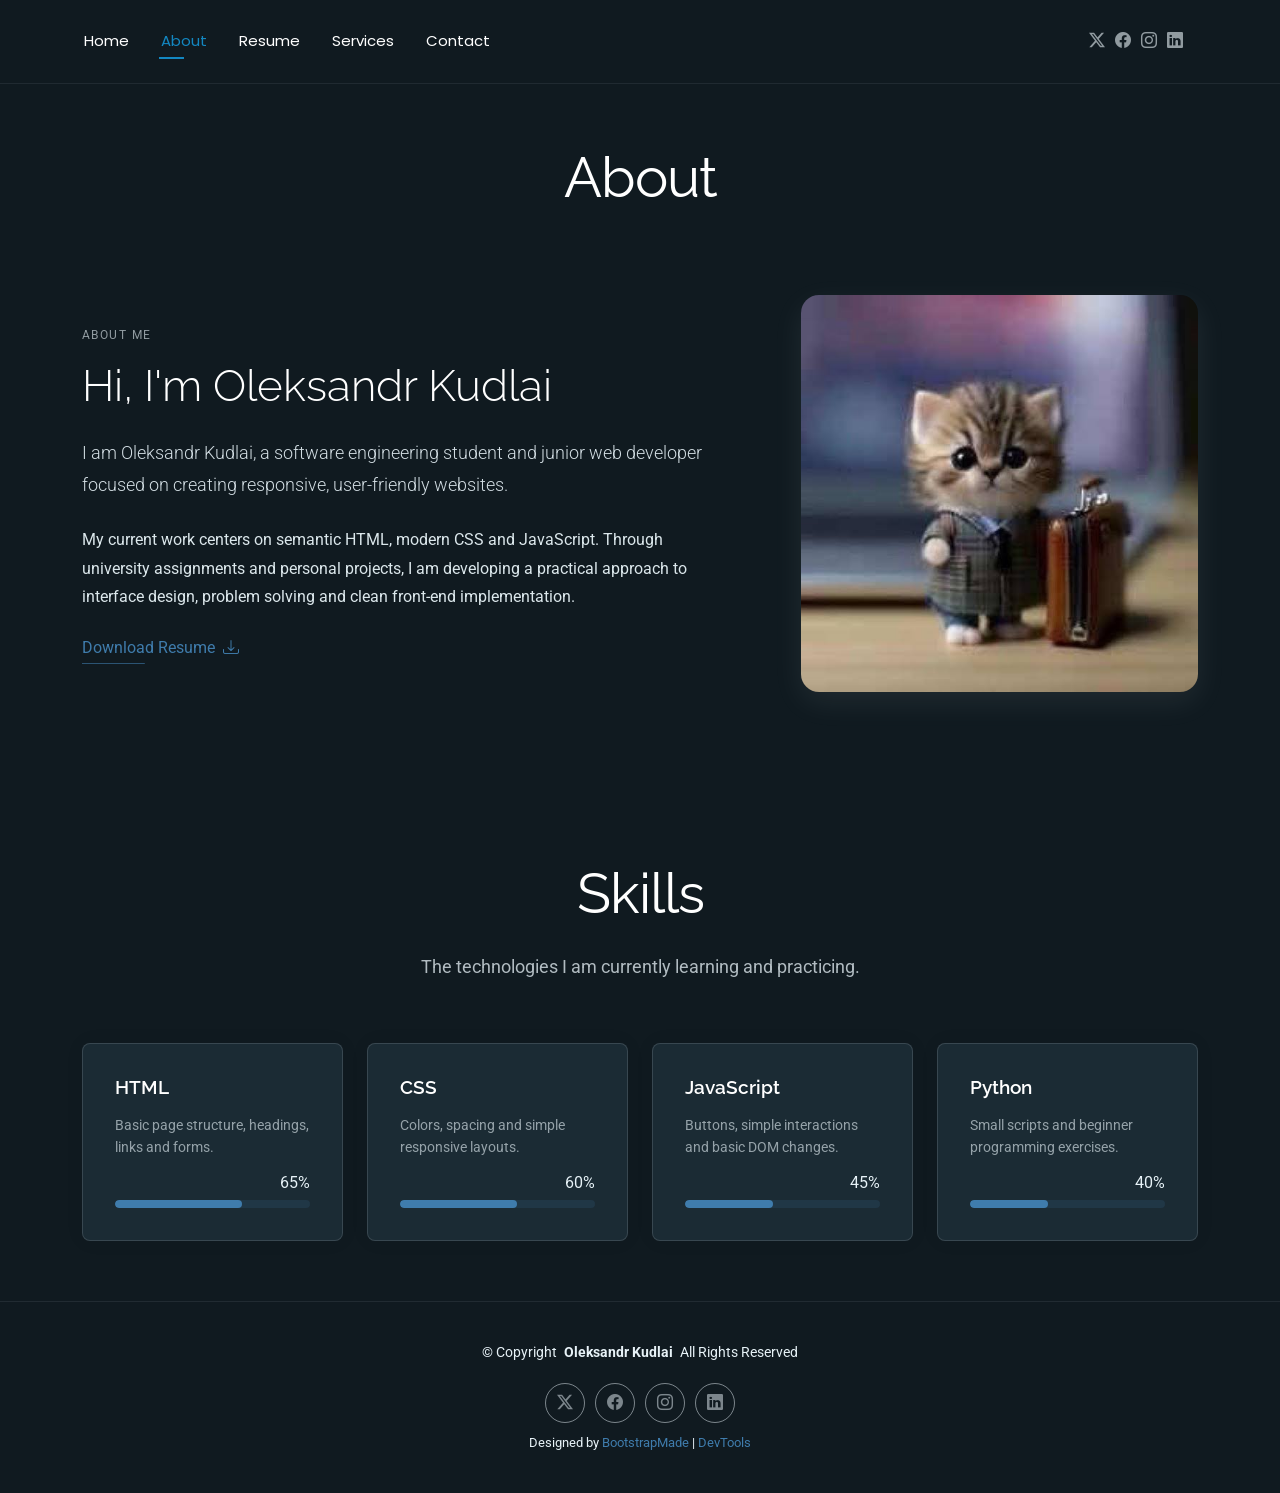
==== about.html @ 55d509b1 "Upload CV website Co-authored-by: Copilot <223556219+Copilot@users.noreply.github.com>" ====
<!DOCTYPE html>
<html lang="en">

<head>
  <meta charset="utf-8">
  <meta content="width=device-width, initial-scale=1.0" name="viewport">
  <title>About - Oleksandr Kudlai</title>
  <meta name="description" content="">
  <meta name="keywords" content="">

  <!-- Favicons -->
  <link href="assets/img/favicon.svg" rel="icon" type="image/svg+xml">
  <link href="assets/img/favicon.png" rel="icon" type="image/png">
  <link href="assets/img/apple-touch-icon.png" rel="apple-touch-icon">

  <!-- Fonts -->
  <link href="https://fonts.googleapis.com" rel="preconnect">
  <link href="https://fonts.gstatic.com" rel="preconnect" crossorigin>
  <link href="https://fonts.googleapis.com/css2?family=Roboto:ital,wght@0,100;0,300;0,400;0,500;0,700;0,900;1,100;1,300;1,400;1,500;1,700;1,900&family=Poppins:ital,wght@0,100;0,200;0,300;0,400;0,500;0,600;0,700;0,800;0,900;1,100;1,200;1,300;1,400;1,500;1,600;1,700;1,800;1,900&family=Raleway:ital,wght@0,100;0,200;0,300;0,400;0,500;0,600;0,700;0,800;0,900;1,100;1,200;1,300;1,400;1,500;1,600;1,700;1,800;1,900&display=swap" rel="stylesheet">

  <!-- Vendor CSS Files -->
  <link href="assets/vendor/bootstrap/css/bootstrap.min.css" rel="stylesheet">
  <link href="assets/vendor/bootstrap-icons/bootstrap-icons.css" rel="stylesheet">
  <link href="assets/vendor/aos/aos.css" rel="stylesheet">
  <link href="assets/vendor/swiper/swiper-bundle.min.css" rel="stylesheet">
  <link href="assets/vendor/glightbox/css/glightbox.min.css" rel="stylesheet">

  <!-- Main CSS File -->
  <link href="assets/css/main.css" rel="stylesheet">

  <!-- =======================================================
  * Template Name: FolioOne
  * Template URL: https://bootstrapmade.com/folioone-bootstrap-portfolio-website-template/
  * Updated: Aug 23 2025 with Bootstrap v5.3.7
  * Author: BootstrapMade.com
  * License: https://bootstrapmade.com/license/
  ======================================================== -->
</head>

<body class="about-page">

  <header id="header" class="header d-flex align-items-center light-background sticky-top">
    <div class="container position-relative d-flex align-items-center justify-content-between">

      <!-- <a href="index.html" class="logo d-flex align-items-center me-auto me-xl-0">
      <img src="assets/img/logo.webp" alt="">
      <h1 class="sitename">Oleksandr Kudlai</h1> 
    </a> -->

      <nav id="navmenu" class="navmenu">
        <ul>
          <li><a href="index.html">Home</a></li>
          <li><a href="about.html" class="active">About</a></li>
          <li><a href="resume.html">Resume</a></li>
          <li><a href="services.html">Services</a></li>
          <li><a href="contact.html">Contact</a></li>
        </ul>
        <i class="mobile-nav-toggle d-xl-none bi bi-list"></i>
      </nav>

      <div class="header-social-links">
        <a href="#" class="twitter"><i class="bi bi-twitter-x"></i></a>
        <a href="#" class="facebook"><i class="bi bi-facebook"></i></a>
        <a href="#" class="instagram"><i class="bi bi-instagram"></i></a>
        <a href="#" class="linkedin"><i class="bi bi-linkedin"></i></a>
      </div>

    </div>
  </header>

  <main class="main">

    <!-- About Section -->
    <section id="about" class="about section">

      <!-- Section Title -->
      <div class="container section-title" data-aos="fade-up">
        <h2>About</h2>
      </div><!-- End Section Title -->

      <div class="container" data-aos="fade-up" data-aos-delay="100">

        <!-- Intro + Photo -->
        <div class="row align-items-center justify-content-between gy-5 mb-5">
          <div class="col-lg-7" data-aos="fade-right" data-aos-delay="150">
            <div class="intro-content">
              <span class="eyebrow">About me</span>
              <h2 class="headline">Hi, I'm Oleksandr Kudlai</h2>
              <p class="lead">
                I am Oleksandr Kudlai, a software engineering student and junior web developer focused on creating responsive, user-friendly websites.
              </p>
              <p>
                My current work centers on semantic HTML, modern CSS and JavaScript. Through university assignments and personal projects, I am developing a practical approach to interface design, problem solving and clean front-end implementation.
              </p>

              <div class="cta-group">
                <a href="#" class="link-underline">
                  Download Resume <i class="bi bi-download"></i>
                </a>
              </div>
            </div>
          </div>

          <div class="col-lg-5" data-aos="zoom-in" data-aos-delay="250">
            <figure class="profile-figure text-center text-lg-end">
              <img src="assets/img/images.jpeg" alt="Portrait of Oleksandr Kudlai" class="img-fluid profile-photo">
            </figure>
          </div>
        </div>
        <!-- End Intro + Photo -->
      </div>
    </section><!-- /About Section -->

    <!-- Skills Section -->
    <section id="skills" class="skills section">

      <!-- Section Title -->
      <div class="container section-title" data-aos="fade-up">
        <h2>Skills</h2>
        <p>The technologies I am currently learning and practicing.</p>
      </div><!-- End Section Title -->

      <div class="container" data-aos="fade-up" data-aos-delay="100">

        <div class="row g-4 skills-animation">

          <div class="col-md-6 col-lg-3" data-aos="fade-up" data-aos-delay="100">
            <div class="skill-box">
              <h3>HTML</h3>
              <p>Basic page structure, headings, links and forms.</p>
              <span class="text-end d-block">65%</span>
              <div class="progress">
                <div class="progress-bar" role="progressbar" aria-valuenow="65" aria-valuemin="0" aria-valuemax="100"></div>
              </div>
            </div>
          </div>

          <div class="col-md-6 col-lg-3" data-aos="fade-up" data-aos-delay="200">
            <div class="skill-box">
              <h3>CSS</h3>
              <p>Colors, spacing and simple responsive layouts.</p>
              <span class="text-end d-block">60%</span>
              <div class="progress">
                <div class="progress-bar" role="progressbar" aria-valuenow="60" aria-valuemin="0" aria-valuemax="100"></div>
              </div>
            </div>
          </div>

          <div class="col-md-6 col-lg-3" data-aos="fade-up" data-aos-delay="300">
            <div class="skill-box">
              <h3>JavaScript</h3>
              <p>Buttons, simple interactions and basic DOM changes.</p>
              <span class="text-end d-block">45%</span>
              <div class="progress">
                <div class="progress-bar" role="progressbar" aria-valuenow="45" aria-valuemin="0" aria-valuemax="100"></div>
              </div>
            </div>
          </div>

          <div class="col-md-6 col-lg-3" data-aos="fade-up" data-aos-delay="400">
            <div class="skill-box">
              <h3>Python</h3>
              <p>Small scripts and beginner programming exercises.</p>
              <span class="text-end d-block">40%</span>
              <div class="progress">
                <div class="progress-bar" role="progressbar" aria-valuenow="40" aria-valuemin="0" aria-valuemax="100">
                </div>
              </div>
            </div>
          </div>

        </div>

      </div>

    </section><!-- /Skills Section -->
  </main>

  <footer id="footer" class="footer">

    <div class="container">
      <div class="copyright text-center ">
        <p>© <span>Copyright</span> <strong class="px-1 sitename">Oleksandr Kudlai</strong> <span>All Rights Reserved<br></span></p>
      </div>
      <div class="social-links d-flex justify-content-center">
        <a href=""><i class="bi bi-twitter-x"></i></a>
        <a href=""><i class="bi bi-facebook"></i></a>
        <a href=""><i class="bi bi-instagram"></i></a>
        <a href=""><i class="bi bi-linkedin"></i></a>
      </div>
      <div class="credits">
        <!-- All the links in the footer should remain intact. -->
        <!-- You can delete the links only if you've purchased the pro version. -->
        <!-- Licensing information: https://bootstrapmade.com/license/ -->
        <!-- Purchase the pro version with working PHP/AJAX contact form: [buy-url] -->
        Designed by <a href="https://bootstrapmade.com/">BootstrapMade</a> | <a href="https://bootstrapmade.com/tools/">DevTools</a>
      </div>
    </div>

  </footer>

  <!-- Scroll Top -->
  <a href="#" id="scroll-top" class="scroll-top d-flex align-items-center justify-content-center"><i class="bi bi-arrow-up-short"></i></a>

  <!-- Preloader -->
  <div id="preloader"></div>

  <!-- Vendor JS Files -->
  <script src="assets/vendor/bootstrap/js/bootstrap.bundle.min.js"></script>
  <script src="assets/vendor/php-email-form/validate.js"></script>
  <script src="assets/vendor/aos/aos.js"></script>
  <script src="assets/vendor/typed.js/typed.umd.js"></script>
  <script src="assets/vendor/waypoints/noframework.waypoints.js"></script>
  <script src="assets/vendor/purecounter/purecounter_vanilla.js"></script>
  <script src="assets/vendor/swiper/swiper-bundle.min.js"></script>
  <script src="assets/vendor/imagesloaded/imagesloaded.pkgd.min.js"></script>
  <script src="assets/vendor/isotope-layout/isotope.pkgd.min.js"></script>
  <script src="assets/vendor/glightbox/js/glightbox.min.js"></script>

  <!-- Main JS File -->
  <script src="assets/js/main.js"></script>

</body>

</html>
---- assets/css/main.css ----
/**
* Template Name: FolioOne
* Template URL: https://bootstrapmade.com/folioone-bootstrap-portfolio-website-template/
* Updated: Aug 23 2025 with Bootstrap v5.3.7
* Author: BootstrapMade.com
* License: https://bootstrapmade.com/license/
*/

/*--------------------------------------------------------------
# Font & Color Variables
# Help: https://bootstrapmade.com/color-system/
--------------------------------------------------------------*/
/* Fonts */
:root {
  --default-font: "Roboto",  system-ui, -apple-system, "Segoe UI", Roboto, "Helvetica Neue", Arial, "Noto Sans", "Liberation Sans", sans-serif, "Apple Color Emoji", "Segoe UI Emoji", "Segoe UI Symbol", "Noto Color Emoji";
  --heading-font: "Raleway",  sans-serif;
  --nav-font: "Poppins",  sans-serif;
}

/* Global Colors - The following color variables are used throughout the website. Updating them here will change the color scheme of the entire website */
:root { 
  --background-color: #101a20; /* Background color for the entire website, including individual sections */
  --default-color: #e7f2f7; /* Default color used for the majority of the text content across the entire website */
  --heading-color: #ffffff; /* Color for headings, subheadings and title throughout the website */
  --accent-color: #1387c1; /* Accent color that represents your brand on the website. It's used for buttons, links, and other elements that need to stand out */
  --surface-color: #141f26; /* The surface color is used as a background of boxed elements within sections, such as cards, icon boxes, or other elements that require a visual separation from the global background. */
  --contrast-color: #ffffff; /* Contrast color for text, ensuring readability against backgrounds of accent, heading, or default colors. */
}

/* Nav Menu Colors - The following color variables are used specifically for the navigation menu. They are separate from the global colors to allow for more customization options */
:root {
  --nav-color: #ffffff;  /* The default color of the main navmenu links */
  --nav-hover-color: #1387c1; /* Applied to main navmenu links when they are hovered over or active */
  --nav-mobile-background-color: #213642; /* Used as the background color for mobile navigation menu */
  --nav-dropdown-background-color: #051117; /* Used as the background color for dropdown items that appear when hovering over primary navigation items */
  --nav-dropdown-color: #e7f2f7; /* Used for navigation links of the dropdown items in the navigation menu. */
  --nav-dropdown-hover-color: #1387c1; /* Similar to --nav-hover-color, this color is applied to dropdown navigation links when they are hovered over. */
}

/* Color Presets - These classes override global colors when applied to any section or element, providing reuse of the sam color scheme. */

.light-background {
  --background-color: #142027;
  --surface-color: #325264;
}

.dark-background {
  --background-color: #0b1419;
  --default-color: #ffffff;
  --heading-color: #ffffff;
  --surface-color: #252525;
  --contrast-color: #ffffff;
}

/* Smooth scroll */
:root {
  scroll-behavior: smooth;
}

/*--------------------------------------------------------------
# General Styling & Shared Classes
--------------------------------------------------------------*/
body {
  color: var(--default-color);
  background-color: var(--background-color);
  font-family: var(--default-font);
}

a {
  color: var(--accent-color);
  text-decoration: none;
  transition: 0.3s;
}

a:hover {
  color: color-mix(in srgb, var(--accent-color), transparent 25%);
  text-decoration: none;
}

h1,
h2,
h3,
h4,
h5,
h6 {
  color: var(--heading-color);
  font-family: var(--heading-font);
}

/* PHP Email Form Messages
------------------------------*/
.php-email-form .error-message {
  display: none;
  background: #df1529;
  color: #ffffff;
  text-align: left;
  padding: 15px;
  margin-bottom: 24px;
  font-weight: 600;
}

.php-email-form .sent-message {
  display: none;
  color: #ffffff;
  background: #059652;
  text-align: center;
  padding: 15px;
  margin-bottom: 24px;
  font-weight: 600;
}

.php-email-form .loading {
  display: none;
  background: var(--surface-color);
  text-align: center;
  padding: 15px;
  margin-bottom: 24px;
}

.php-email-form .loading:before {
  content: "";
  display: inline-block;
  border-radius: 50%;
  width: 24px;
  height: 24px;
  margin: 0 10px -6px 0;
  border: 3px solid var(--accent-color);
  border-top-color: var(--surface-color);
  animation: php-email-form-loading 1s linear infinite;
}

@keyframes php-email-form-loading {
  0% {
    transform: rotate(0deg);
  }

  100% {
    transform: rotate(360deg);
  }
}

/*--------------------------------------------------------------
# Global Header
--------------------------------------------------------------*/
.header {
  --background-color: rgba(255, 255, 255, 0);
  color: var(--default-color);
  background-color: var(--background-color);
  padding: 15px 0;
  transition: all 0.5s;
  z-index: 997;
  border-bottom: 1px solid color-mix(in srgb, var(--default-color), transparent 92%);
}

.header .logo {
  line-height: 1;
}

.header .logo img {
  max-height: 36px;
  margin-right: 8px;
}

.header .logo h1 {
  font-size: 32px;
  margin: 0;
  font-weight: 400;
  color: var(--heading-color);
}

.header .header-social-links {
  padding-right: 15px;
}

.header .header-social-links a {
  color: color-mix(in srgb, var(--default-color), transparent 40%);
  padding-left: 6px;
  display: inline-block;
  transition: 0.3s;
  font-size: 16px;
}

.header .header-social-links a:hover {
  color: var(--default-color);
}

.header .header-social-links a i {
  line-height: 0px;
}

@media (max-width: 1200px) {
  .header .logo {
    order: 1;
  }

  .header .header-social-links {
    order: 2;
  }

  .header .navmenu {
    order: 3;
  }
}

/* Global Header on Scroll
------------------------------*/
.scrolled .header {
  --background-color: rgba(16, 26, 32, 0.9);
}

/*--------------------------------------------------------------
# Navigation Menu
--------------------------------------------------------------*/
/* Desktop Navigation */
@media (min-width: 1200px) {
  .navmenu {
    padding: 0;
  }

  .navmenu ul {
    margin: 0;
    padding: 0;
    display: flex;
    list-style: none;
    align-items: center;
  }

  .navmenu li {
    position: relative;
  }

  .navmenu>ul>li {
    white-space: nowrap;
    padding: 15px 28px 15px 0;
  }

  .navmenu>ul>li:last-child {
    padding-right: 0;
  }

  .navmenu a,
  .navmenu a:focus {
    color: var(--nav-color);
    font-size: 15px;
    padding: 0 2px;
    font-family: var(--nav-font);
    font-weight: 400;
    display: flex;
    align-items: center;
    justify-content: space-between;
    white-space: nowrap;
    transition: 0.3s;
    position: relative;
  }

  .navmenu a i,
  .navmenu a:focus i {
    font-size: 12px;
    line-height: 0;
    margin-left: 5px;
    transition: 0.3s;
  }

  .navmenu>ul>li>a:before {
    content: "";
    position: absolute;
    height: 2px;
    bottom: -6px;
    left: 0;
    background-color: var(--nav-hover-color);
    visibility: hidden;
    width: 0px;
    transition: all 0.3s ease-in-out 0s;
  }

  .navmenu a:hover:before,
  .navmenu li:hover>a:before,
  .navmenu .active:before {
    visibility: visible;
    width: 25px;
  }

  .navmenu li:hover>a,
  .navmenu .active,
  .navmenu .active:focus {
    color: var(--nav-hover-color);
  }

  .navmenu .dropdown ul {
    margin: 0;
    padding: 10px 0;
    background: var(--nav-dropdown-background-color);
    display: block;
    position: absolute;
    visibility: hidden;
    left: -5px;
    top: 130%;
    opacity: 0;
    transition: 0.3s;
    border-radius: 4px;
    z-index: 99;
    box-shadow: 0px 0px 30px rgba(0, 0, 0, 0.1);
  }

  .navmenu .dropdown ul li {
    min-width: 200px;
  }

  .navmenu .dropdown ul a {
    padding: 10px 20px;
    font-size: 15px;
    text-transform: none;
    color: var(--nav-dropdown-color);
  }

  .navmenu .dropdown ul a i {
    font-size: 12px;
  }

  .navmenu .dropdown ul a:hover,
  .navmenu .dropdown ul .active:hover,
  .navmenu .dropdown ul li:hover>a {
    color: var(--nav-dropdown-hover-color);
  }

  .navmenu .dropdown:hover>ul {
    opacity: 1;
    top: 100%;
    visibility: visible;
  }

  .navmenu .dropdown .dropdown ul {
    top: 0;
    left: -90%;
    visibility: hidden;
  }

  .navmenu .dropdown .dropdown:hover>ul {
    opacity: 1;
    top: 0;
    left: -100%;
    visibility: visible;
  }
}

/* Mobile Navigation */
@media (max-width: 1199px) {
  .mobile-nav-toggle {
    color: var(--nav-color);
    font-size: 28px;
    line-height: 0;
    margin-right: 10px;
    cursor: pointer;
    transition: color 0.3s;
  }

  .navmenu {
    padding: 0;
    z-index: 9997;
  }

  .navmenu ul {
    display: none;
    list-style: none;
    position: absolute;
    inset: 60px 20px 20px 20px;
    padding: 10px 0;
    margin: 0;
    border-radius: 6px;
    background-color: var(--nav-mobile-background-color);
    border: 1px solid color-mix(in srgb, var(--default-color), transparent 90%);
    box-shadow: none;
    overflow-y: auto;
    transition: 0.3s;
    z-index: 9998;
  }

  .navmenu a,
  .navmenu a:focus {
    color: var(--nav-dropdown-color);
    padding: 10px 20px;
    font-family: var(--nav-font);
    font-size: 17px;
    font-weight: 500;
    display: flex;
    align-items: center;
    justify-content: space-between;
    white-space: nowrap;
    transition: 0.3s;
  }

  .navmenu a i,
  .navmenu a:focus i {
    font-size: 12px;
    line-height: 0;
    margin-left: 5px;
    width: 30px;
    height: 30px;
    display: flex;
    align-items: center;
    justify-content: center;
    border-radius: 50%;
    transition: 0.3s;
    background-color: color-mix(in srgb, var(--accent-color), transparent 90%);
  }

  .navmenu a i:hover,
  .navmenu a:focus i:hover {
    background-color: var(--accent-color);
    color: var(--contrast-color);
  }

  .navmenu a:hover,
  .navmenu .active,
  .navmenu .active:focus {
    color: var(--nav-dropdown-hover-color);
  }

  .navmenu .active i,
  .navmenu .active:focus i {
    background-color: var(--accent-color);
    color: var(--contrast-color);
    transform: rotate(180deg);
  }

  .navmenu .dropdown ul {
    position: static;
    display: none;
    z-index: 99;
    padding: 10px 0;
    margin: 10px 20px;
    background-color: var(--nav-dropdown-background-color);
    transition: all 0.5s ease-in-out;
  }

  .navmenu .dropdown ul ul {
    background-color: rgba(33, 37, 41, 0.1);
  }

  .navmenu .dropdown>.dropdown-active {
    display: block;
    background-color: rgba(33, 37, 41, 0.03);
  }

  .mobile-nav-active {
    overflow: hidden;
  }

  .mobile-nav-active .mobile-nav-toggle {
    color: #fff;
    position: absolute;
    font-size: 32px;
    top: 15px;
    right: 15px;
    margin-right: 0;
    z-index: 9999;
  }

  .mobile-nav-active .navmenu {
    position: fixed;
    overflow: hidden;
    inset: 0;
    background: rgba(33, 37, 41, 0.8);
    transition: 0.3s;
  }

  .mobile-nav-active .navmenu>ul {
    display: block;
  }
}

/*--------------------------------------------------------------
# Global Footer
--------------------------------------------------------------*/
.footer {
  color: var(--default-color);
  background-color: var(--background-color);
  font-size: 14px;
  padding: 40px 0;
  position: relative;
  border-top: 1px solid color-mix(in srgb, var(--default-color), transparent 92%);
}

.footer .copyright p {
  margin-bottom: 0;
}

.footer .social-links {
  margin-top: 20px;
}

.footer .social-links a {
  display: flex;
  align-items: center;
  justify-content: center;
  width: 40px;
  height: 40px;
  border-radius: 50%;
  border: 1px solid color-mix(in srgb, var(--default-color), transparent 50%);
  font-size: 16px;
  color: color-mix(in srgb, var(--default-color), transparent 50%);
  margin: 0 5px;
  transition: 0.3s;
}

.footer .social-links a:hover {
  color: var(--accent-color);
  border-color: var(--accent-color);
}

.footer .credits {
  margin-top: 10px;
  font-size: 13px;
  text-align: center;
}

/*--------------------------------------------------------------
# Preloader
--------------------------------------------------------------*/
#preloader {
  position: fixed;
  inset: 0;
  z-index: 9999;
  overflow: hidden;
  background-color: var(--background-color);
  transition: all 0.6s ease-out;
  width: 100%;
  height: 100vh;
}

#preloader:before,
#preloader:after {
  content: "";
  position: absolute;
  border: 4px solid var(--accent-color);
  border-radius: 50%;
  animation: animate-preloader 2s cubic-bezier(0, 0.2, 0.8, 1) infinite;
}

#preloader:after {
  animation-delay: -0.5s;
}

@keyframes animate-preloader {
  0% {
    width: 10px;
    height: 10px;
    top: calc(50% - 5px);
    left: calc(50% - 5px);
    opacity: 1;
  }

  100% {
    width: 72px;
    height: 72px;
    top: calc(50% - 36px);
    left: calc(50% - 36px);
    opacity: 0;
  }
}

/*--------------------------------------------------------------
# Scroll Top Button
--------------------------------------------------------------*/
.scroll-top {
  position: fixed;
  visibility: hidden;
  opacity: 0;
  right: 15px;
  bottom: -15px;
  z-index: 99999;
  background-color: var(--accent-color);
  width: 44px;
  height: 44px;
  border-radius: 50px;
  transition: all 0.4s;
}

.scroll-top i {
  font-size: 24px;
  color: var(--contrast-color);
  line-height: 0;
}

.scroll-top:hover {
  background-color: color-mix(in srgb, var(--accent-color), transparent 20%);
  color: var(--contrast-color);
}

.scroll-top.active {
  visibility: visible;
  opacity: 1;
  bottom: 15px;
}

/*--------------------------------------------------------------
# Disable aos animation delay on mobile devices
--------------------------------------------------------------*/
@media screen and (max-width: 768px) {
  [data-aos-delay] {
    transition-delay: 0 !important;
  }
}

/*--------------------------------------------------------------
# Global Page Titles & Breadcrumbs
--------------------------------------------------------------*/
.page-title {
  color: var(--default-color);
  background-color: var(--background-color);
  position: relative;
}

.page-title .heading {
  padding: 80px 0;
  border-top: 1px solid color-mix(in srgb, var(--default-color), transparent 90%);
}

.page-title .heading h1 {
  font-size: 38px;
  font-weight: 700;
}

.page-title nav {
  background-color: color-mix(in srgb, var(--default-color), transparent 96%);
  padding: 20px 0;
}

.page-title nav ol {
  display: flex;
  flex-wrap: wrap;
  list-style: none;
  padding: 0;
  margin: 0;
  font-size: 16px;
  font-weight: 400;
}

.page-title nav ol li+li {
  padding-left: 10px;
}

.page-title nav ol li+li::before {
  content: "/";
  display: inline-block;
  padding-right: 10px;
  color: color-mix(in srgb, var(--default-color), transparent 70%);
}

/*--------------------------------------------------------------
# Global Sections
--------------------------------------------------------------*/
section,
.section {
  color: var(--default-color);
  background-color: var(--background-color);
  padding: 60px 0;
  scroll-margin-top: 100px;
  overflow: clip;
}

@media (max-width: 1199px) {

  section,
  .section {
    scroll-margin-top: 66px;
  }
}

/*--------------------------------------------------------------
# Global Section Titles
--------------------------------------------------------------*/
.section-title {
  text-align: center;
  padding-bottom: 60px;
  position: relative;
}

.section-title h2 {
  font-size: 3.5rem;
  font-weight: 400;
  line-height: 1.2;
  color: var(--heading-color);
  margin-bottom: 1.5rem;
  letter-spacing: -1px;
}

@media (max-width: 768px) {
  .section-title h2 {
    font-size: 2.5rem;
  }
}

.section-title p {
  font-size: 1.125rem;
  line-height: 1.8;
  color: color-mix(in srgb, var(--default-color), transparent 25%);
  max-width: 900px;
  margin: 0 auto;
  text-wrap: balance;
}

/*--------------------------------------------------------------
# Hero Section
--------------------------------------------------------------*/
.hero {
  padding: 80px 0;
  min-height: 100vh;
  display: flex;
  align-items: center;
}

.hero .hero-content h1 {
  font-size: 3.5rem;
  font-weight: 700;
  margin-bottom: 1rem;
  line-height: 1.2;
}

.hero .hero-content h1 .highlight {
  color: var(--accent-color);
  position: relative;
}

.hero .hero-content h1 .highlight::after {
  content: "";
  position: absolute;
  bottom: 0;
  left: 0;
  width: 100%;
  height: 3px;
  background: linear-gradient(90deg, var(--accent-color), color-mix(in srgb, var(--accent-color), transparent 50%));
  border-radius: 2px;
}

@media (max-width: 768px) {
  .hero .hero-content h1 {
    font-size: 2.5rem;
  }
}

.hero .hero-content h2 {
  font-size: 1.5rem;
  font-weight: 400;
  margin-bottom: 2rem;
  color: color-mix(in srgb, var(--default-color), transparent 20%);
}

.hero .hero-content h2 .typed {
  color: var(--accent-color);
  font-weight: 600;
}

@media (max-width: 768px) {
  .hero .hero-content h2 {
    font-size: 1.25rem;
  }
}

.hero .hero-content p {
  font-size: 1.1rem;
  line-height: 1.6;
  margin-bottom: 2.5rem;
  color: color-mix(in srgb, var(--default-color), transparent 30%);
}

.hero .hero-actions {
  display: flex;
  gap: 1rem;
  margin-bottom: 3rem;
}

.hero .hero-actions .btn {
  padding: 12px 30px;
  border-radius: 50px;
  font-weight: 600;
  text-decoration: none;
  transition: all 0.3s ease;
  border: 2px solid;
}

.hero .hero-actions .btn.btn-primary {
  background: var(--accent-color);
  color: var(--contrast-color);
  border-color: var(--accent-color);
}

.hero .hero-actions .btn.btn-primary:hover {
  background: color-mix(in srgb, var(--accent-color), black 15%);
  border-color: color-mix(in srgb, var(--accent-color), black 15%);
  transform: translateY(-2px);
}

.hero .hero-actions .btn.btn-outline {
  background: transparent;
  color: var(--accent-color);
  border-color: var(--accent-color);
}

.hero .hero-actions .btn.btn-outline:hover {
  transform: translateY(-2px);
}

@media (max-width: 576px) {
  .hero .hero-actions {
    flex-direction: column;
  }

  .hero .hero-actions .btn {
    text-align: center;
  }
}

.hero .social-links {
  display: flex;
  gap: 1rem;
}

.hero .social-links a {
  width: 45px;
  height: 45px;
  background: var(--surface-color);
  border-radius: 50%;
  display: flex;
  align-items: center;
  justify-content: center;
  color: var(--default-color);
  font-size: 1.2rem;
  transition: all 0.3s ease;
}

.hero .social-links a:hover {
  background: var(--accent-color);
  color: var(--contrast-color);
  transform: translateY(-3px);
  box-shadow: 0 8px 25px color-mix(in srgb, var(--accent-color), transparent 70%);
}

.hero .hero-image {
  position: relative;
}

.hero .hero-image .image-wrapper {
  position: relative;
  max-width: 450px;
  margin: 0 auto;
}

.hero .hero-image .image-wrapper img {
  border-radius: 20px;
  box-shadow: 0 5px 15px color-mix(in srgb, var(--default-color), transparent 95%);
  transition: transform 0.3s ease;
}

.hero .hero-image .image-wrapper img:hover {
  transform: scale(1.02);
}

.hero .hero-image .floating-elements {
  position: absolute;
  top: 0;
  left: 0;
  right: 0;
  bottom: 0;
  pointer-events: none;
}

.hero .hero-image .floating-elements .floating-card {
  position: absolute;
  background: var(--surface-color);
  padding: 15px 20px;
  border-radius: 15px;
  box-shadow: 0 10px 30px color-mix(in srgb, var(--default-color), transparent 90%);
  display: flex;
  align-items: center;
  gap: 10px;
  font-weight: 600;
  animation: float 3s ease-in-out infinite;
}

.hero .hero-image .floating-elements .floating-card i {
  font-size: 1.5rem;
  color: var(--accent-color);
}

.hero .hero-image .floating-elements .floating-card.design {
  top: 10%;
  right: -10%;
  animation-delay: 0s;
}

.hero .hero-image .floating-elements .floating-card.code {
  bottom: 30%;
  left: -15%;
  animation-delay: 1s;
}

.hero .hero-image .floating-elements .floating-card.creativity {
  top: 60%;
  right: -5%;
  animation-delay: 2s;
}

@media (max-width: 992px) {
  .hero .hero-image .floating-elements .floating-card {
    display: none;
  }
}

@keyframes float {

  0%,
  100% {
    transform: translateY(0px);
  }

  50% {
    transform: translateY(-10px);
  }
}

@media (max-width: 992px) {
  .hero .hero-content {
    text-align: center;
    margin-bottom: 3rem;
  }
}

/*--------------------------------------------------------------
# About Section
--------------------------------------------------------------*/
.about .intro-content .eyebrow {
  display: inline-block;
  letter-spacing: 0.12em;
  text-transform: uppercase;
  font-size: 12px;
  color: color-mix(in srgb, var(--default-color), transparent 40%);
  margin-bottom: 16px;
}

.about .intro-content .headline {
  font-family: var(--heading-font);
  font-weight: 300;
  line-height: 1.2;
  font-size: clamp(28px, 4vw, 44px);
  margin: 0 0 24px 0;
}

.about .intro-content .lead {
  font-size: 18px;
  line-height: 1.8;
  color: color-mix(in srgb, var(--default-color), transparent 10%);
  margin-bottom: 24px;
}

.about .intro-content p {
  line-height: 1.8;
  margin-bottom: 24px;
  color: color-mix(in srgb, var(--default-color), transparent 5%);
}

.about .intro-content .cta-group {
  display: flex;
  gap: 24px;
  align-items: center;
  margin-top: 24px;
}

.about .intro-content .cta-group .btn-ghost {
  display: inline-flex;
  align-items: center;
  gap: 8px;
  padding: 12px 18px;
  border-radius: 6px;
  color: var(--accent-color);
  background: color-mix(in srgb, var(--accent-color), transparent 92%);
  border: 1px solid color-mix(in srgb, var(--accent-color), transparent 70%);
  transition: 0.3s ease-in-out;
}

.about .intro-content .cta-group .btn-ghost:hover,
.about .intro-content .cta-group .btn-ghost:focus {
  color: var(--contrast-color);
  background: var(--accent-color);
  border-color: var(--accent-color);
  outline: none;
  box-shadow: 0 0 0 3px color-mix(in srgb, var(--accent-color), transparent 70%);
}

.about .intro-content .cta-group .link-underline {
  display: inline-flex;
  align-items: center;
  gap: 8px;
  position: relative;
  color: var(--accent-color);
  padding-bottom: 4px;
  transition: 0.3s ease-in-out;
}

.about .intro-content .cta-group .link-underline::after {
  content: "";
  position: absolute;
  left: 0;
  right: 0;
  bottom: 0;
  height: 1px;
  background: color-mix(in srgb, var(--accent-color), transparent 40%);
  transform: scaleX(0.4);
  transform-origin: left;
  transition: 0.3s ease-in-out;
}

.about .intro-content .cta-group .link-underline:hover,
.about .intro-content .cta-group .link-underline:focus {
  color: color-mix(in srgb, var(--accent-color), transparent 10%);
  outline: none;
}

.about .intro-content .cta-group .link-underline:hover::after,
.about .intro-content .cta-group .link-underline:focus::after {
  transform: scaleX(1);
}

.about .profile-figure {
  margin: 0;
}

.about .profile-figure .profile-photo {
  width: 88%;
  max-width: 440px;
  border-radius: 18px;
  box-shadow: 0 10px 30px color-mix(in srgb, var(--default-color), transparent 92%);
  transform: translateY(0);
  transition: transform 0.3s ease-in-out;
}

.about .profile-figure .profile-caption {
  margin-top: 24px;
  display: flex;
  align-items: center;
  justify-content: center;
}

.about .profile-figure .profile-caption .meta {
  font-size: 14px;
  color: color-mix(in srgb, var(--default-color), transparent 20%);
}

.about .profile-figure .profile-caption .meta .funfact {
  font-size: 13px;
  margin-top: 4px;
  color: color-mix(in srgb, var(--default-color), transparent 35%);
}

.about .profile-figure:hover .profile-photo {
  transform: translateY(-4px);
}

.about .skill-item {
  padding: 24px;
  border-radius: 6px;
  transition: 0.3s ease-in-out;
  background: color-mix(in srgb, var(--surface-color), var(--accent-color) 2%);
  border: 1px solid color-mix(in srgb, var(--default-color), transparent 88%);
  height: 100%;
}

.about .skill-item i {
  font-size: 24px;
  color: var(--accent-color);
  margin-bottom: 16px;
  display: inline-block;
}

.about .skill-item h3 {
  font-size: 16px;
  margin-bottom: 6px;
  font-weight: 500;
}

.about .skill-item p {
  margin: 0;
  font-size: 14px;
  color: color-mix(in srgb, var(--default-color), transparent 25%);
}

.about .skill-item:hover {
  transform: translateY(-3px);
  border-color: color-mix(in srgb, var(--accent-color), transparent 60%);
  box-shadow: 0 10px 30px color-mix(in srgb, var(--default-color), transparent 92%);
}

.about .timeline-item {
  position: relative;
  padding-left: 26px;
}

.about .timeline-item time {
  display: inline-block;
  font-size: 12px;
  letter-spacing: 0.08em;
  text-transform: uppercase;
  color: color-mix(in srgb, var(--default-color), transparent 45%);
  margin-bottom: 6px;
}

.about .timeline-item h4 {
  font-size: 18px;
  font-weight: 400;
  margin: 0 0 6px;
}

.about .timeline-item p {
  font-size: 14px;
  color: color-mix(in srgb, var(--default-color), transparent 25%);
  margin: 0;
}

.about .timeline-item .dot {
  position: absolute;
  left: 0;
  top: 4px;
  width: 10px;
  height: 10px;
  border-radius: 50%;
  background: var(--accent-color);
  box-shadow: 0 0 0 6px color-mix(in srgb, var(--accent-color), transparent 80%);
}

.about .personal-quote {
  padding: 24px 0;
}

.about .personal-quote p {
  font-family: var(--heading-font);
  font-weight: 300;
  font-size: clamp(20px, 3vw, 28px);
  line-height: 1.5;
  color: color-mix(in srgb, var(--default-color), transparent 5%);
  margin: 0 auto;
  max-width: 800px;
}

.about .fact-pill {
  display: flex;
  align-items: center;
  justify-content: center;
  gap: 10px;
  padding: 10px 14px;
  border-radius: 999px;
  border: 1px solid color-mix(in srgb, var(--default-color), transparent 85%);
  background: var(--surface-color);
  color: color-mix(in srgb, var(--default-color), transparent 10%);
  transition: 0.3s ease-in-out;
}

.about .fact-pill i {
  color: var(--accent-color);
}

.about .fact-pill span {
  font-size: 14px;
}

.about .fact-pill:hover {
  transform: translateY(-2px);
  border-color: color-mix(in srgb, var(--accent-color), transparent 60%);
  box-shadow: 0 10px 30px color-mix(in srgb, var(--default-color), transparent 92%);
}

.about .fact-pill:focus-within {
  box-shadow: 0 0 0 3px color-mix(in srgb, var(--accent-color), transparent 70%);
}

@media (max-width: 992px) {
  .about .profile-figure {
    text-align: center !important;
  }

  .about .profile-figure .profile-photo {
    width: 72%;
  }

  .about .intro-content .cta-group {
    flex-wrap: wrap;
  }
}

@media (max-width: 576px) {
  .about .profile-figure .profile-photo {
    width: 100%;
  }
}

/*--------------------------------------------------------------
# Skills Section
--------------------------------------------------------------*/
.skills .skill-box {
  background-color: var(--surface-color);
  padding: 2rem;
  border-radius: 8px;
  box-shadow: 0 0 20px rgba(0, 0, 0, 0.05);
}

.skills .skill-box h3 {
  font-size: 1.2rem;
  margin-bottom: 1rem;
  font-weight: 600;
}

.skills .skill-box p {
  font-size: 0.9rem;
  margin-bottom: 0.8rem;
  opacity: 0.6;
}

.skills .skill-box .progress {
  background-color: color-mix(in srgb, var(--accent-color), transparent 85%);
  border-radius: 50px;
  height: 8px;
  margin-top: 5px;
  overflow: hidden;
}

.skills .skill-box .progress .progress-bar {
  background-color: var(--accent-color);
  height: 100%;
  position: relative;
  border-radius: 50px;
  transition: 0.9s;
  width: 1px;
}

/*--------------------------------------------------------------
# Stats Section
--------------------------------------------------------------*/
.stats .avatars {
  position: relative;
}

.stats .avatars img {
  width: 60px;
  height: 60px;
  border: 3px solid var(--accent-color);
  margin-right: -15px;
  transition: transform 0.3s ease;
}

.stats .avatars img:hover {
  transform: translateY(-5px);
  z-index: 2;
}

.stats .counters h2 {
  color: var(--heading-color);
  font-size: 48px;
  font-weight: 700;
  margin-bottom: 10px;
}

.stats .counters h2 span {
  display: inline-block;
}

.stats .counters p {
  color: var(--default-color);
  font-size: 18px;
  margin: 0;
  opacity: 0.9;
}

@media (max-width: 991px) {
  .stats .row {
    text-align: center;
  }

  .stats .avatars {
    justify-content: center;
    margin-bottom: 40px;
  }

  .stats .counters h2 {
    font-size: 36px;
  }

  .stats .counters p {
    font-size: 16px;
  }

  .stats .counters .col-md-4 {
    margin-bottom: 30px;
  }

  .stats .counters .col-md-4:last-child {
    margin-bottom: 0;
  }
}

@media (max-width: 576px) {
  .stats {
    padding: 60px 0;
  }

  .stats .avatars {
    flex-wrap: wrap;
    justify-content: center;
  }

  .stats .avatars img {
    margin: 0 -8px;
  }
}

/*--------------------------------------------------------------
# Testimonials Section
--------------------------------------------------------------*/
.testimonials .testimonials-carousel,
.testimonials .testimonials-slider {
  overflow: hidden;
}

.testimonials .testimonial-item .testimonial-content {
  border-left: 3px solid var(--accent-color);
  padding-left: 30px;
}

.testimonials .testimonial-item .testimonial-img {
  border-radius: 50%;
  border: 4px solid var(--background-color);
  margin: 0 auto;
}

.testimonials .testimonial-item h3 {
  font-size: 20px;
  font-weight: bold;
  margin: 10px 0 5px 0;
}

.testimonials .testimonial-item h4 {
  font-size: 14px;
  color: color-mix(in srgb, var(--default-color), transparent 40%);
  margin: 0 0 10px 0;
}

.testimonials .testimonial-item .stars i {
  color: #ffc107;
  margin: 0 1px;
}

.testimonials .testimonial-item .quote-icon-left,
.testimonials .testimonial-item .quote-icon-right {
  color: color-mix(in srgb, var(--accent-color), transparent 50%);
  font-size: 26px;
  line-height: 0;
}

.testimonials .testimonial-item .quote-icon-left {
  display: inline-block;
  left: -5px;
  position: relative;
}

.testimonials .testimonial-item .quote-icon-right {
  display: inline-block;
  right: -5px;
  position: relative;
  top: 10px;
  transform: scale(-1, -1);
}

.testimonials .testimonial-item p {
  font-style: italic;
}

.testimonials .swiper-wrapper {
  height: auto;
}

.testimonials .swiper-pagination {
  margin-top: 30px;
  position: relative;
}

.testimonials .swiper-pagination .swiper-pagination-bullet {
  width: 12px;
  height: 12px;
  background-color: color-mix(in srgb, var(--default-color), transparent 85%);
  opacity: 1;
}

.testimonials .swiper-pagination .swiper-pagination-bullet-active {
  background-color: var(--accent-color);
}

/*--------------------------------------------------------------
# Resume Section
--------------------------------------------------------------*/
.resume .resume-item {
  margin-bottom: 3rem;
}

.resume .resume-item .resume-title {
  font-size: 1.75rem;
  font-weight: 700;
  margin-bottom: 1.5rem;
  padding-bottom: 1.5rem;
  position: relative;
  color: var(--heading-color);
}

.resume .resume-item .resume-title::after {
  content: "";
  position: absolute;
  display: block;
  width: 50px;
  height: 3px;
  background: var(--accent-color);
  bottom: 0;
  left: 0;
}

.resume .resume-item .resume-content {
  padding-left: 1.25rem;
  border-left: 2px solid color-mix(in srgb, var(--accent-color), transparent 85%);
}

.resume .resume-item article {
  position: relative;
  margin-bottom: 2.5rem;
}

.resume .resume-item article::before {
  content: "";
  position: absolute;
  width: 16px;
  height: 16px;
  border-radius: 50%;
  left: -1.8rem;
  top: 0.25rem;
  background: var(--background-color);
  border: 2px solid var(--accent-color);
}

.resume .resume-item article h4 {
  font-size: 1.25rem;
  font-weight: 600;
  margin-bottom: 0.5rem;
  color: var(--heading-color);
}

.resume .resume-item article h5 {
  font-size: 1rem;
  background: color-mix(in srgb, var(--accent-color), transparent 92%);
  padding: 0.375rem 0.75rem;
  display: inline-block;
  font-weight: 600;
  margin: 0.5rem 0;
  color: var(--accent-color);
  border-radius: 4px;
}

.resume .resume-item article .institution,
.resume .resume-item article .company {
  font-size: 1rem;
  margin-bottom: 1rem;
  color: color-mix(in srgb, var(--default-color), transparent 25%);
}

.resume .resume-item article p {
  margin-bottom: 1rem;
}

.resume .resume-item article ul {
  padding-left: 1.25rem;
  margin-bottom: 0;
}

.resume .resume-item article ul li {
  padding-bottom: 0.75rem;
  position: relative;
}

.resume .resume-item article ul li:last-child {
  padding-bottom: 0;
}

.resume .skill-item {
  margin-bottom: 2rem;
}

.resume .skill-item h4 {
  font-size: 1rem;
  font-weight: 600;
  margin-bottom: 0.75rem;
  color: var(--heading-color);
}

.resume .skill-item .progress {
  height: 0.75rem;
  background-color: color-mix(in srgb, var(--accent-color), transparent 92%);
  border-radius: 1rem;
  overflow: visible;
}

.resume .skill-item .progress .progress-bar {
  background-color: var(--accent-color);
  position: relative;
  border-radius: 1rem;
  width: 0;
  transition: width 1s ease;
}

.resume .skill-item .progress .progress-bar::after {
  content: attr(aria-valuenow) "%";
  position: absolute;
  right: 0;
  top: -1.75rem;
  font-size: 0.875rem;
  font-weight: 600;
  color: var(--accent-color);
}

@media (max-width: 991.98px) {
  .resume .resume-item {
    margin-bottom: 2rem;
  }
}

@media (max-width: 767.98px) {
  .resume .resume-content {
    padding-left: 1rem !important;
  }

  .resume article::before {
    left: -2rem !important;
  }
}

/*--------------------------------------------------------------
# Services Section
--------------------------------------------------------------*/
.services .service-item {
  display: flex;
  background-color: var(--surface-color);
  border-radius: 12px;
  padding: 2rem;
  height: 100%;
  position: relative;
  overflow: hidden;
  box-shadow: 0 5px 20px rgba(0, 0, 0, 0.03);
  transition: all 0.4s ease;
}

.services .service-item::before {
  content: "";
  position: absolute;
  left: 0;
  top: 0;
  height: 100%;
  width: 4px;
  background-color: var(--accent-color);
  transform: scaleY(0);
  transform-origin: bottom;
  transition: transform 0.4s cubic-bezier(0.65, 0, 0.35, 1);
}

.services .service-item:hover {
  box-shadow: 0 10px 30px rgba(0, 0, 0, 0.08);
  transform: translateY(-5px);
}

.services .service-item:hover::before {
  transform: scaleY(1);
}

.services .service-item:hover .service-icon {
  background-color: var(--accent-color);
  color: var(--contrast-color);
  transform: rotateY(180deg);
}

.services .service-item:hover .service-icon i {
  transform: rotateY(180deg);
}

.services .service-item:hover .service-link i {
  transform: translateX(5px);
}

.services .service-icon {
  flex-shrink: 0;
  width: 70px;
  height: 70px;
  border-radius: 12px;
  background-color: color-mix(in srgb, var(--accent-color), transparent 90%);
  color: var(--accent-color);
  display: flex;
  align-items: center;
  justify-content: center;
  margin-right: 1.5rem;
  transition: all 0.5s ease;
}

.services .service-icon i {
  font-size: 2rem;
  transition: transform 0.5s ease;
}

.services .service-content {
  flex-grow: 1;
}

.services .service-content h3 {
  font-size: 1.4rem;
  margin-bottom: 1rem;
  font-weight: 700;
  color: var(--heading-color);
}

.services .service-content p {
  margin-bottom: 1.25rem;
  color: color-mix(in srgb, var(--default-color), transparent 20%);
}

.services .service-link {
  display: inline-flex;
  align-items: center;
  color: var(--accent-color);
  font-weight: 600;
  text-decoration: none;
  transition: color 0.3s ease;
}

.services .service-link span {
  margin-right: 0.5rem;
}

.services .service-link i {
  transition: transform 0.3s ease;
}

.services .service-link:hover {
  color: color-mix(in srgb, var(--accent-color), transparent 25%);
}

@media (max-width: 767.98px) {
  .services .service-item {
    padding: 1.5rem;
    margin-bottom: 1rem;
  }

  .services .service-icon {
    width: 60px;
    height: 60px;
    margin-right: 1rem;
  }

  .services .service-icon i {
    font-size: 1.5rem;
  }

  .services .service-content h3 {
    font-size: 1.2rem;
    margin-bottom: 0.75rem;
  }

  .services .service-content p {
    margin-bottom: 1rem;
    font-size: 0.95rem;
  }
}

@media (max-width: 575.98px) {
  .services .service-item {
    flex-direction: column;
    text-align: center;
  }

  .services .service-item::before {
    width: 100%;
    height: 4px;
    transform: scaleX(0);
    transform-origin: left;
  }

  .services .service-item:hover::before {
    transform: scaleX(1);
  }

  .services .service-icon {
    margin-right: 0;
    margin-bottom: 1.25rem;
  }

  .services .service-link {
    justify-content: center;
  }
}

/*--------------------------------------------------------------
# Service Details Section
--------------------------------------------------------------*/
.service-details .service-hero {
  margin-bottom: 4rem;
}

.service-details .service-hero .service-meta {
  display: flex;
  align-items: center;
  gap: 1rem;
  margin-bottom: 1.5rem;
}

.service-details .service-hero .service-meta .service-category {
  background: color-mix(in srgb, var(--accent-color), transparent 85%);
  color: var(--accent-color);
  padding: 0.5rem 1rem;
  border-radius: 20px;
  font-size: 0.85rem;
  font-weight: 500;
  letter-spacing: 0.5px;
}

.service-details .service-hero .service-meta .reading-time {
  color: color-mix(in srgb, var(--default-color), transparent 50%);
  font-size: 0.9rem;
  font-weight: 300;
}

.service-details .service-hero h1 {
  font-size: 3.5rem;
  font-weight: 300;
  line-height: 1.2;
  margin-bottom: 1.5rem;
  color: var(--heading-color);
  letter-spacing: -0.02em;
}

.service-details .service-hero .service-description {
  font-size: 1.25rem;
  line-height: 1.7;
  color: color-mix(in srgb, var(--default-color), transparent 25%);
  font-weight: 300;
  margin: 0;
}

.service-details .service-visual {
  margin-bottom: 4rem;
  overflow: hidden;
  border-radius: 4px;
}

.service-details .service-visual img {
  width: 100%;
  height: 400px;
  object-fit: cover;
  transition: transform 0.5s ease;
}

.service-details .service-visual img:hover {
  transform: scale(1.02);
}

.service-details .service-narrative {
  margin-bottom: 5rem;
}

.service-details .service-narrative h3 {
  font-size: 2rem;
  font-weight: 300;
  margin-bottom: 2rem;
  color: var(--heading-color);
  letter-spacing: -0.01em;
}

.service-details .service-narrative p {
  font-size: 1.1rem;
  line-height: 1.8;
  margin-bottom: 2rem;
  color: var(--default-color);
  font-weight: 300;
}

.service-details .benefits-grid {
  display: grid;
  grid-template-columns: repeat(auto-fit, minmax(280px, 1fr));
  gap: 2.5rem;
  margin-top: 3rem;
}

.service-details .benefits-grid .benefit-card {
  text-align: center;
  padding: 0;
}

.service-details .benefits-grid .benefit-card .benefit-icon {
  width: 60px;
  height: 60px;
  background: color-mix(in srgb, var(--accent-color), transparent 90%);
  border-radius: 50%;
  display: flex;
  align-items: center;
  justify-content: center;
  margin: 0 auto 1.5rem;
  transition: all 0.3s ease;
}

.service-details .benefits-grid .benefit-card .benefit-icon i {
  font-size: 1.5rem;
  color: var(--accent-color);
}

.service-details .benefits-grid .benefit-card:hover .benefit-icon {
  background: var(--accent-color);
  transform: translateY(-2px);
}

.service-details .benefits-grid .benefit-card:hover .benefit-icon i {
  color: var(--contrast-color);
}

.service-details .benefits-grid .benefit-card h4 {
  font-size: 1.2rem;
  font-weight: 400;
  margin-bottom: 1rem;
  color: var(--heading-color);
}

.service-details .benefits-grid .benefit-card p {
  font-size: 1rem;
  line-height: 1.6;
  color: color-mix(in srgb, var(--default-color), transparent 30%);
  margin: 0;
}

.service-details .timeline-section {
  margin-bottom: 4rem;
}

.service-details .timeline-section h3 {
  font-size: 2rem;
  font-weight: 300;
  margin-bottom: 3rem;
  color: var(--heading-color);
  letter-spacing: -0.01em;
}

.service-details .timeline-section .timeline {
  position: relative;
}

.service-details .timeline-section .timeline::before {
  content: "";
  position: absolute;
  left: 30px;
  top: 0;
  bottom: 0;
  width: 1px;
  background: color-mix(in srgb, var(--default-color), transparent 85%);
}

.service-details .timeline-section .timeline .timeline-item {
  position: relative;
  padding-left: 80px;
  margin-bottom: 3rem;
}

.service-details .timeline-section .timeline .timeline-item:last-child {
  margin-bottom: 0;
}

.service-details .timeline-section .timeline .timeline-item .timeline-marker {
  position: absolute;
  left: 0;
  top: 0;
  width: 60px;
  height: 60px;
  background: var(--surface-color);
  border: 2px solid color-mix(in srgb, var(--accent-color), transparent 70%);
  border-radius: 50%;
  display: flex;
  align-items: center;
  justify-content: center;
  z-index: 1;
}

.service-details .timeline-section .timeline .timeline-item .timeline-marker span {
  font-size: 1.2rem;
  font-weight: 500;
  color: var(--accent-color);
}

.service-details .timeline-section .timeline .timeline-item .timeline-content h4 {
  font-size: 1.3rem;
  font-weight: 400;
  margin-bottom: 0.75rem;
  color: var(--heading-color);
}

.service-details .timeline-section .timeline .timeline-item .timeline-content p {
  font-size: 1rem;
  line-height: 1.6;
  margin-bottom: 0.5rem;
  color: var(--default-color);
}

.service-details .timeline-section .timeline .timeline-item .timeline-content small {
  color: color-mix(in srgb, var(--default-color), transparent 40%);
  font-size: 0.9rem;
  font-weight: 500;
}

.service-details .service-sidebar {
  padding-left: 2rem;
}

@media (max-width: 992px) {
  .service-details .service-sidebar {
    padding-left: 0;
    margin-top: 4rem;
  }
}

.service-details .overview-card,
.service-details .success-story,
.service-details .consultation-form {
  background: var(--surface-color);
  border-radius: 8px;
  padding: 2.5rem;
  margin-bottom: 2.5rem;
  border: 1px solid color-mix(in srgb, var(--default-color), transparent 93%);
  transition: all 0.3s ease;
}

.service-details .overview-card:hover,
.service-details .success-story:hover,
.service-details .consultation-form:hover {
  border-color: color-mix(in srgb, var(--accent-color), transparent 80%);
}

.service-details .overview-card .overview-header h4 {
  font-size: 1.4rem;
  font-weight: 400;
  margin-bottom: 2rem;
  color: var(--heading-color);
}

.service-details .overview-card .overview-stats {
  display: grid;
  grid-template-columns: repeat(3, 1fr);
  gap: 1.5rem;
  margin-bottom: 2rem;
}

.service-details .overview-card .overview-stats .stat-item {
  text-align: center;
}

.service-details .overview-card .overview-stats .stat-item .stat-number {
  font-size: 2rem;
  font-weight: 300;
  color: var(--accent-color);
  line-height: 1;
  margin-bottom: 0.5rem;
}

.service-details .overview-card .overview-stats .stat-item .stat-label {
  font-size: 0.85rem;
  color: color-mix(in srgb, var(--default-color), transparent 40%);
  font-weight: 500;
  text-transform: uppercase;
  letter-spacing: 0.5px;
}

.service-details .overview-card .overview-details {
  border-top: 1px solid color-mix(in srgb, var(--default-color), transparent 90%);
  padding-top: 1.5rem;
}

.service-details .overview-card .overview-details .detail-row {
  display: flex;
  justify-content: space-between;
  align-items: center;
  margin-bottom: 1rem;
}

.service-details .overview-card .overview-details .detail-row:last-child {
  margin-bottom: 0;
}

.service-details .overview-card .overview-details .detail-row .detail-label {
  font-size: 0.95rem;
  color: color-mix(in srgb, var(--default-color), transparent 30%);
  font-weight: 400;
}

.service-details .overview-card .overview-details .detail-row .detail-value {
  font-size: 0.95rem;
  color: var(--heading-color);
  font-weight: 500;
}

.service-details .success-story .story-quote p {
  font-size: 1.1rem;
  line-height: 1.7;
  color: color-mix(in srgb, var(--default-color), transparent 20%);
  font-style: italic;
  margin-bottom: 2rem;
}

.service-details .success-story .story-author {
  display: flex;
  align-items: center;
  gap: 1rem;
  margin-bottom: 1.5rem;
}

.service-details .success-story .story-author .author-avatar {
  width: 50px;
  height: 50px;
  border-radius: 50%;
  object-fit: cover;
}

.service-details .success-story .story-author .author-details h5 {
  font-size: 1rem;
  font-weight: 500;
  margin-bottom: 0.25rem;
  color: var(--heading-color);
}

.service-details .success-story .story-author .author-details span {
  display: block;
  font-size: 0.9rem;
  color: color-mix(in srgb, var(--default-color), transparent 40%);
  margin-bottom: 0.25rem;
}

.service-details .success-story .story-author .author-details small {
  font-size: 0.8rem;
  color: color-mix(in srgb, var(--default-color), transparent 50%);
}

.service-details .success-story .story-metrics {
  display: grid;
  grid-template-columns: repeat(2, 1fr);
  gap: 1rem;
  padding-top: 1.5rem;
  border-top: 1px solid color-mix(in srgb, var(--default-color), transparent 90%);
}

.service-details .success-story .story-metrics .metric {
  text-align: center;
}

.service-details .success-story .story-metrics .metric .metric-value {
  font-size: 1.5rem;
  font-weight: 500;
  color: var(--accent-color);
  display: block;
  margin-bottom: 0.25rem;
}

.service-details .success-story .story-metrics .metric .metric-label {
  font-size: 0.8rem;
  color: color-mix(in srgb, var(--default-color), transparent 40%);
  text-transform: uppercase;
  letter-spacing: 0.5px;
}

.service-details .consultation-form .form-header {
  margin-bottom: 2rem;
}

.service-details .consultation-form .form-header h4 {
  font-size: 1.4rem;
  font-weight: 400;
  margin-bottom: 0.75rem;
  color: var(--heading-color);
}

.service-details .consultation-form .form-header p {
  font-size: 0.95rem;
  line-height: 1.6;
  color: color-mix(in srgb, var(--default-color), transparent 30%);
  margin: 0;
}

.service-details .consultation-form .form-group {
  margin-bottom: 1.5rem;
}

.service-details .consultation-form .form-input {
  width: 100%;
  padding: 1rem;
  border: 1px solid color-mix(in srgb, var(--default-color), transparent 85%);
  border-radius: 4px;
  font-size: 0.95rem;
  transition: all 0.3s ease;
  background: transparent;
}

.service-details .consultation-form .form-input:focus {
  outline: none;
  border-color: var(--accent-color);
  box-shadow: 0 0 0 3px color-mix(in srgb, var(--accent-color), transparent 90%);
}

.service-details .consultation-form input[type=text],
.service-details .consultation-form input[type=email],
.service-details .consultation-form input[type=tel],
.service-details .consultation-form select,
.service-details .consultation-form textarea {
  color: var(--default-color);
  background-color: var(--surface-color);
  font-size: 14px;
  border-color: color-mix(in srgb, var(--default-color), transparent 80%);
}

.service-details .consultation-form input[type=text]:focus,
.service-details .consultation-form input[type=email]:focus,
.service-details .consultation-form input[type=tel]:focus,
.service-details .consultation-form select:focus,
.service-details .consultation-form textarea:focus {
  border-color: var(--accent-color);
}

.service-details .consultation-form input[type=text]::placeholder,
.service-details .consultation-form input[type=email]::placeholder,
.service-details .consultation-form input[type=tel]::placeholder,
.service-details .consultation-form select::placeholder,
.service-details .consultation-form textarea::placeholder {
  color: color-mix(in srgb, var(--default-color), transparent 70%);
}

.service-details .consultation-form .btn-consultation {
  background: var(--accent-color);
  color: var(--contrast-color);
  border: none;
  padding: 1rem 2rem;
  border-radius: 4px;
  font-size: 0.95rem;
  font-weight: 500;
  width: 100%;
  display: flex;
  align-items: center;
  justify-content: center;
  gap: 0.5rem;
  transition: all 0.3s ease;
  text-transform: none;
}

.service-details .consultation-form .btn-consultation:hover {
  background: color-mix(in srgb, var(--accent-color), transparent 10%);
  transform: translateY(-1px);
}

.service-details .consultation-form .btn-consultation i {
  font-size: 0.9rem;
}

@media (max-width: 768px) {
  .service-details .service-hero h1 {
    font-size: 2.5rem;
  }

  .service-details .service-hero .service-description {
    font-size: 1.1rem;
  }

  .service-details .service-visual img {
    height: 250px;
  }

  .service-details .benefits-grid {
    grid-template-columns: 1fr;
    gap: 2rem;
  }

  .service-details .timeline-section .timeline::before {
    left: 20px;
  }

  .service-details .timeline-section .timeline .timeline-item {
    padding-left: 60px;
  }

  .service-details .timeline-section .timeline .timeline-item .timeline-marker {
    width: 40px;
    height: 40px;
  }

  .service-details .timeline-section .timeline .timeline-item .timeline-marker span {
    font-size: 1rem;
  }

  .service-details .overview-card .overview-stats {
    grid-template-columns: 1fr;
    gap: 1rem;
  }
}

/*--------------------------------------------------------------
# Portfolio Section
--------------------------------------------------------------*/
.portfolio .portfolio-filters {
  display: flex;
  justify-content: center;
  flex-wrap: wrap;
  gap: 10px;
  margin-bottom: 30px;
  padding: 0;
  list-style: none;
}

.portfolio .portfolio-filters li {
  padding: 8px 20px;
  font-size: 0.95rem;
  font-weight: 500;
  border-radius: 30px;
  cursor: pointer;
  transition: all 0.3s ease;
  background-color: color-mix(in srgb, var(--accent-color), transparent 90%);
  color: var(--accent-color);
}

.portfolio .portfolio-filters li:hover {
  background-color: color-mix(in srgb, var(--accent-color), transparent 80%);
}

.portfolio .portfolio-filters li.filter-active {
  background-color: var(--accent-color);
  color: var(--contrast-color);
}

.portfolio .portfolio-card {
  background-color: var(--surface-color);
  border-radius: 10px;
  overflow: hidden;
  box-shadow: 0 5px 15px rgba(0, 0, 0, 0.05);
  margin-bottom: 30px;
  transition: all 0.3s ease;
}

.portfolio .portfolio-card:hover {
  transform: translateY(-10px);
  box-shadow: 0 10px 30px rgba(0, 0, 0, 0.1);
}

.portfolio .portfolio-card:hover .portfolio-img .portfolio-overlay {
  opacity: 1;
}

.portfolio .portfolio-card:hover .portfolio-img img {
  transform: scale(1.1);
}

.portfolio .portfolio-card .portfolio-img {
  position: relative;
  overflow: hidden;
}

.portfolio .portfolio-card .portfolio-img img {
  width: 100%;
  height: auto;
  transition: transform 0.5s ease;
}

.portfolio .portfolio-card .portfolio-img .portfolio-overlay {
  position: absolute;
  top: 0;
  left: 0;
  width: 100%;
  height: 100%;
  background: rgba(0, 0, 0, 0.6);
  display: flex;
  align-items: center;
  justify-content: center;
  gap: 15px;
  opacity: 0;
  transition: all 0.3s ease;
}

.portfolio .portfolio-card .portfolio-img .portfolio-overlay a {
  width: 45px;
  height: 45px;
  background-color: var(--accent-color);
  color: var(--contrast-color);
  border-radius: 50%;
  display: flex;
  align-items: center;
  justify-content: center;
  font-size: 1.2rem;
  transition: all 0.3s ease;
}

.portfolio .portfolio-card .portfolio-img .portfolio-overlay a:hover {
  background-color: color-mix(in srgb, var(--accent-color), #fff 20%);
  transform: translateY(-5px);
}

.portfolio .portfolio-card .portfolio-info {
  padding: 20px;
}

.portfolio .portfolio-card .portfolio-info h4 {
  font-size: 1.2rem;
  font-weight: 700;
  margin-bottom: 5px;
  color: var(--heading-color);
}

.portfolio .portfolio-card .portfolio-info p {
  font-size: 0.9rem;
  color: var(--default-color);
  margin-bottom: 10px;
}

.portfolio .portfolio-card .portfolio-info .portfolio-tags {
  display: flex;
  flex-wrap: wrap;
  gap: 8px;
}

.portfolio .portfolio-card .portfolio-info .portfolio-tags span {
  font-size: 0.8rem;
  padding: 4px 12px;
  border-radius: 20px;
  background-color: color-mix(in srgb, var(--accent-color), transparent 90%);
  color: var(--accent-color);
}

.portfolio .btn-primary {
  background-color: var(--accent-color);
  border-color: var(--accent-color);
  color: var(--contrast-color);
  padding: 12px 30px;
  font-weight: 600;
  border-radius: 5px;
  transition: all 0.3s ease;
}

.portfolio .btn-primary:hover {
  background-color: color-mix(in srgb, var(--accent-color), #000 10%);
  border-color: color-mix(in srgb, var(--accent-color), #000 10%);
  transform: translateY(-3px);
  box-shadow: 0 5px 15px rgba(0, 0, 0, 0.1);
}

/*--------------------------------------------------------------
# Portfolio Details Section
--------------------------------------------------------------*/
.portfolio-details {
  --section-spacing: 2.5rem;
}

.portfolio-details .portfolio-details-media {
  position: relative;
}

.portfolio-details .portfolio-details-media .main-image {
  margin-bottom: 1rem;
  border-radius: 20px;
  overflow: hidden;
  box-shadow: 0 10px 30px rgba(0, 0, 0, 0.08);
}

.portfolio-details .portfolio-details-media .main-image .portfolio-details-slider {
  position: relative;
}

.portfolio-details .portfolio-details-media .main-image .portfolio-details-slider .swiper-wrapper {
  height: auto !important;
}

.portfolio-details .portfolio-details-media .main-image .portfolio-details-slider .swiper-slide img {
  aspect-ratio: 3/2;
  object-fit: cover;
  width: 100%;
}

.portfolio-details .portfolio-details-media .main-image .portfolio-details-slider .swiper-button-next,
.portfolio-details .portfolio-details-media .main-image .portfolio-details-slider .swiper-button-prev {
  background-color: var(--contrast-color);
  width: 40px;
  height: 40px;
  border-radius: 50%;
  transition: all 0.3s ease;
}

.portfolio-details .portfolio-details-media .main-image .portfolio-details-slider .swiper-button-next:after,
.portfolio-details .portfolio-details-media .main-image .portfolio-details-slider .swiper-button-prev:after {
  font-size: 16px;
  color: var(--accent-color);
  font-weight: bold;
}

.portfolio-details .portfolio-details-media .main-image .portfolio-details-slider .swiper-button-next:hover,
.portfolio-details .portfolio-details-media .main-image .portfolio-details-slider .swiper-button-prev:hover {
  background-color: var(--accent-color);
}

.portfolio-details .portfolio-details-media .main-image .portfolio-details-slider .swiper-button-next:hover:after,
.portfolio-details .portfolio-details-media .main-image .portfolio-details-slider .swiper-button-prev:hover:after {
  color: var(--contrast-color);
}

.portfolio-details .portfolio-details-media .thumbnail-grid img {
  height: 80px;
  object-fit: cover;
  border-radius: 8px;
  cursor: pointer;
  transition: all 0.3s ease;
  box-shadow: 0 4px 10px rgba(0, 0, 0, 0.05);
}

.portfolio-details .portfolio-details-media .thumbnail-grid img:hover {
  transform: translateY(-5px);
  box-shadow: 0 8px 15px rgba(0, 0, 0, 0.1);
}

.portfolio-details .portfolio-details-media .tech-stack-badges {
  display: flex;
  flex-wrap: wrap;
  gap: 10px;
  margin-top: 1.5rem;
}

.portfolio-details .portfolio-details-media .tech-stack-badges span {
  display: inline-block;
  padding: 6px 12px;
  font-size: 13px;
  font-weight: 500;
  border-radius: 20px;
  background-color: color-mix(in srgb, var(--heading-color), transparent 85%);
  color: var(--heading-color);
  transition: all 0.3s ease;
}

.portfolio-details .portfolio-details-media .tech-stack-badges span:hover {
  background-color: color-mix(in srgb, var(--heading-color), transparent 70%);
  transform: translateY(-2px);
}

.portfolio-details .portfolio-details-content {
  padding: 0 0 0 2rem;
  height: 100%;
  display: flex;
  flex-direction: column;
}

.portfolio-details .portfolio-details-content .project-meta {
  display: flex;
  flex-wrap: wrap;
  justify-content: space-between;
  margin-bottom: 1.5rem;
}

.portfolio-details .portfolio-details-content .project-meta .badge-wrapper .project-badge {
  display: inline-block;
  padding: 8px 16px;
  background-color: color-mix(in srgb, var(--accent-color), transparent 90%);
  color: var(--accent-color);
  border-radius: 30px;
  font-weight: 600;
  font-size: 14px;
}

.portfolio-details .portfolio-details-content .project-meta .date-client {
  display: flex;
  gap: 1.5rem;
}

.portfolio-details .portfolio-details-content .project-meta .date-client .meta-item {
  display: flex;
  align-items: center;
  font-size: 14px;
  color: color-mix(in srgb, var(--default-color), transparent 30%);
}

.portfolio-details .portfolio-details-content .project-meta .date-client .meta-item i {
  margin-right: 6px;
  color: var(--accent-color);
}

.portfolio-details .portfolio-details-content .project-title {
  font-size: 2.2rem;
  margin-bottom: 1rem;
  font-weight: 700;
  line-height: 1.2;
  color: var(--heading-color);
}

.portfolio-details .portfolio-details-content .project-website {
  display: flex;
  align-items: center;
  margin-bottom: 1.5rem;
}

.portfolio-details .portfolio-details-content .project-website i {
  font-size: 22px;
  color: var(--accent-color);
  margin-right: 8px;
}

.portfolio-details .portfolio-details-content .project-website a {
  font-weight: 500;
  transition: all 0.3s;
}

.portfolio-details .portfolio-details-content .project-website a:hover {
  letter-spacing: 0.5px;
}

.portfolio-details .portfolio-details-content .project-overview {
  margin-bottom: var(--section-spacing);
}

.portfolio-details .portfolio-details-content .project-overview .lead {
  font-size: 1.1rem;
  line-height: 1.7;
  color: color-mix(in srgb, var(--default-color), transparent 15%);
  margin-bottom: 1.5rem;
}

.portfolio-details .portfolio-details-content .project-overview .project-accordion .accordion-item {
  border: none;
  background: none;
  margin-bottom: 10px;
}

.portfolio-details .portfolio-details-content .project-overview .project-accordion .accordion-item .accordion-header .accordion-button {
  padding: 1rem;
  font-weight: 600;
  font-size: 1rem;
  color: var(--heading-color);
  background-color: color-mix(in srgb, var(--surface-color), transparent 70%);
  border-radius: 8px !important;
  box-shadow: none;
}

.portfolio-details .portfolio-details-content .project-overview .project-accordion .accordion-item .accordion-header .accordion-button:not(.collapsed) {
  background-color: var(--surface-color);
  color: var(--accent-color);
  border-bottom-left-radius: 0 !important;
  border-bottom-right-radius: 0 !important;
  box-shadow: 0 4px 10px rgba(0, 0, 0, 0.03);
}

.portfolio-details .portfolio-details-content .project-overview .project-accordion .accordion-item .accordion-header .accordion-button:not(.collapsed) i {
  color: var(--accent-color);
}

.portfolio-details .portfolio-details-content .project-overview .project-accordion .accordion-item .accordion-header .accordion-button::after {
  background-size: 14px;
  width: 14px;
  height: 14px;
}

.portfolio-details .portfolio-details-content .project-overview .project-accordion .accordion-item .accordion-header .accordion-button i {
  font-size: 1.1rem;
}

.portfolio-details .portfolio-details-content .project-overview .project-accordion .accordion-item .accordion-body {
  padding: 1rem;
  background-color: var(--surface-color);
  border-bottom-left-radius: 8px;
  border-bottom-right-radius: 8px;
}

.portfolio-details .portfolio-details-content .project-overview .project-accordion .accordion-item .accordion-body p {
  margin-bottom: 0;
  color: color-mix(in srgb, var(--default-color), transparent 25%);
  line-height: 1.6;
}

.portfolio-details .portfolio-details-content .project-features {
  margin-bottom: var(--section-spacing);
}

.portfolio-details .portfolio-details-content .project-features h3 {
  display: flex;
  align-items: center;
  font-size: 1.25rem;
  margin-bottom: 1.2rem;
}

.portfolio-details .portfolio-details-content .project-features h3 i {
  margin-right: 10px;
  color: var(--accent-color);
  font-size: 1.1em;
}

.portfolio-details .portfolio-details-content .project-features .feature-list {
  list-style: none;
  padding-left: 0;
}

.portfolio-details .portfolio-details-content .project-features .feature-list li {
  display: flex;
  align-items: center;
  padding: 8px 0;
  font-size: 15px;
  color: color-mix(in srgb, var(--default-color), transparent 15%);
}

.portfolio-details .portfolio-details-content .project-features .feature-list li i {
  color: var(--accent-color);
  margin-right: 10px;
  font-size: 1.1em;
}

.portfolio-details .portfolio-details-content .cta-buttons {
  display: flex;
  flex-wrap: wrap;
  gap: 1rem;
  margin-top: auto;
}

.portfolio-details .portfolio-details-content .cta-buttons .btn-view-project {
  padding: 12px 28px;
  background-color: var(--accent-color);
  color: var(--contrast-color);
  border-radius: 30px;
  font-weight: 500;
  transition: all 0.3s ease;
}

.portfolio-details .portfolio-details-content .cta-buttons .btn-view-project:hover {
  background-color: color-mix(in srgb, var(--accent-color), black 15%);
  transform: translateY(-3px);
  box-shadow: 0 8px 15px rgba(0, 0, 0, 0.1);
}

.portfolio-details .portfolio-details-content .cta-buttons .btn-next-project {
  padding: 12px 28px;
  background-color: color-mix(in srgb, var(--heading-color), transparent 90%);
  color: var(--heading-color);
  border-radius: 30px;
  font-weight: 500;
  transition: all 0.3s ease;
  display: flex;
  align-items: center;
  gap: 8px;
}

.portfolio-details .portfolio-details-content .cta-buttons .btn-next-project i {
  transition: transform 0.3s ease;
}

.portfolio-details .portfolio-details-content .cta-buttons .btn-next-project:hover {
  background-color: color-mix(in srgb, var(--heading-color), transparent 80%);
}

.portfolio-details .portfolio-details-content .cta-buttons .btn-next-project:hover i {
  transform: translateX(3px);
}

@media (max-width: 1199.98px) {
  .portfolio-details .portfolio-details-content {
    padding-left: 1rem;
  }
}

@media (max-width: 991.98px) {
  .portfolio-details .portfolio-details-content {
    padding: 2rem 0 0 0;
  }

  .portfolio-details .portfolio-details-content .cta-buttons {
    margin-top: 2rem;
  }
}

@media (max-width: 767.98px) {
  .portfolio-details .project-meta {
    flex-direction: column;
    gap: 1rem;
  }

  .portfolio-details .project-meta .date-client {
    flex-direction: column;
    gap: 0.5rem;
  }

  .portfolio-details .cta-buttons {
    flex-direction: column;
    width: 100%;
  }

  .portfolio-details .cta-buttons a {
    width: 100%;
    text-align: center;
  }
}

/*--------------------------------------------------------------
# Contact Section
--------------------------------------------------------------*/
.contact .info-box {
  background-color: var(--surface-color);
  padding: 3rem;
  border-radius: 1rem;
  height: 100%;
}

.contact .info-box h3 {
  color: var(--contrast-color);
  font-size: 2rem;
  margin-bottom: 1rem;
}

@media (max-width: 767.98px) {
  .contact .info-box h3 {
    font-size: 1.75rem;
  }
}

.contact .info-box p {
  opacity: 0.8;
  margin-bottom: 2rem;
}

.contact .info-box a {
  color: var(--contrast-color);
}

@media (max-width: 992px) {
  .contact .info-box {
    padding: 1.5rem;
  }
}

.contact .info-item {
  display: flex;
  gap: 1.5rem;
  margin-bottom: 2rem;
}

.contact .info-item:last-child {
  margin-bottom: 0;
}

.contact .info-item .icon-box {
  width: 3.5rem;
  height: 3.5rem;
  background-color: var(--surface-color);
  border-radius: 50%;
  display: flex;
  align-items: center;
  justify-content: center;
  flex-shrink: 0;
  transition: 0.3s;
}

.contact .info-item .icon-box i {
  font-size: 1.5rem;
  color: var(--contrast-color);
}

.contact .info-item:hover .icon-box {
  background-color: var(--accent-color);
}

.contact .info-item .content h4 {
  color: var(--contrast-color);
  font-size: 1.25rem;
  margin-bottom: 0.5rem;
  font-weight: 700;
}

.contact .info-item .content p {
  margin-bottom: 0.25rem;
  font-size: 0.95rem;
}

.contact .info-item .content p:last-child {
  margin-bottom: 0;
}

.contact .contact-form {
  background-color: var(--surface-color);
  padding: 3rem;
  border-radius: 1rem;
  height: 100%;
  box-shadow: 0 0 25px rgba(0, 0, 0, 0.05);
}

@media (max-width: 992px) {
  .contact .contact-form {
    padding: 1.5rem;
  }
}

.contact .contact-form h3 {
  font-size: 2rem;
  margin-bottom: 1rem;
}

@media (max-width: 768px) {
  .contact .contact-form h3 {
    font-size: 1.75rem;
  }
}

.contact .contact-form p {
  color: color-mix(in srgb, var(--default-color), transparent 25%);
  margin-bottom: 2rem;
}

.contact .contact-form .form-control,
.contact .contact-form .form-select {
  padding: 0.875rem 1.25rem;
  border-color: color-mix(in srgb, var(--default-color), transparent 90%);
  border-radius: 0.5rem;
  background-color: transparent;
  color: var(--default-color);
}

.contact .contact-form .form-control:focus,
.contact .contact-form .form-select:focus {
  box-shadow: none;
  border-color: var(--accent-color);
}

.contact .contact-form .form-control::placeholder,
.contact .contact-form .form-select::placeholder {
  color: color-mix(in srgb, var(--default-color), transparent 50%);
}

.contact .contact-form .btn {
  background-color: color-mix(in srgb, var(--surface-color), transparent 80%);
  color: var(--contrast-color);
  padding: 1rem 2rem;
  border-radius: 2rem;
  display: inline-flex;
  align-items: center;
  gap: 0.5rem;
  transition: 0.3s;
}

.contact .contact-form .btn i {
  font-size: 1.25rem;
}

.contact .contact-form .btn:hover {
  background-color: color-mix(in srgb, var(--surface-color), transparent 70%);
}

/*--------------------------------------------------------------
# Starter Section Section
--------------------------------------------------------------*/
.starter-section {
  /* Add your styles here */
}

/* Simple personal portfolio adjustments */
:root {
  --accent-color: #3f7cac;
  --surface-color: #1b2b34;
}

.hero-content h1 {
  font-weight: 500;
}

.hero-content p,
.section-title p {
  max-width: 680px;
}

.skill-box,
.portfolio-card,
.service-item,
.info-box,
.contact-form {
  border: 1px solid color-mix(in srgb, var(--default-color), transparent 86%);
  box-shadow: none;
}

.portfolio-card:hover,
.service-item:hover {
  transform: translateY(-2px);
}
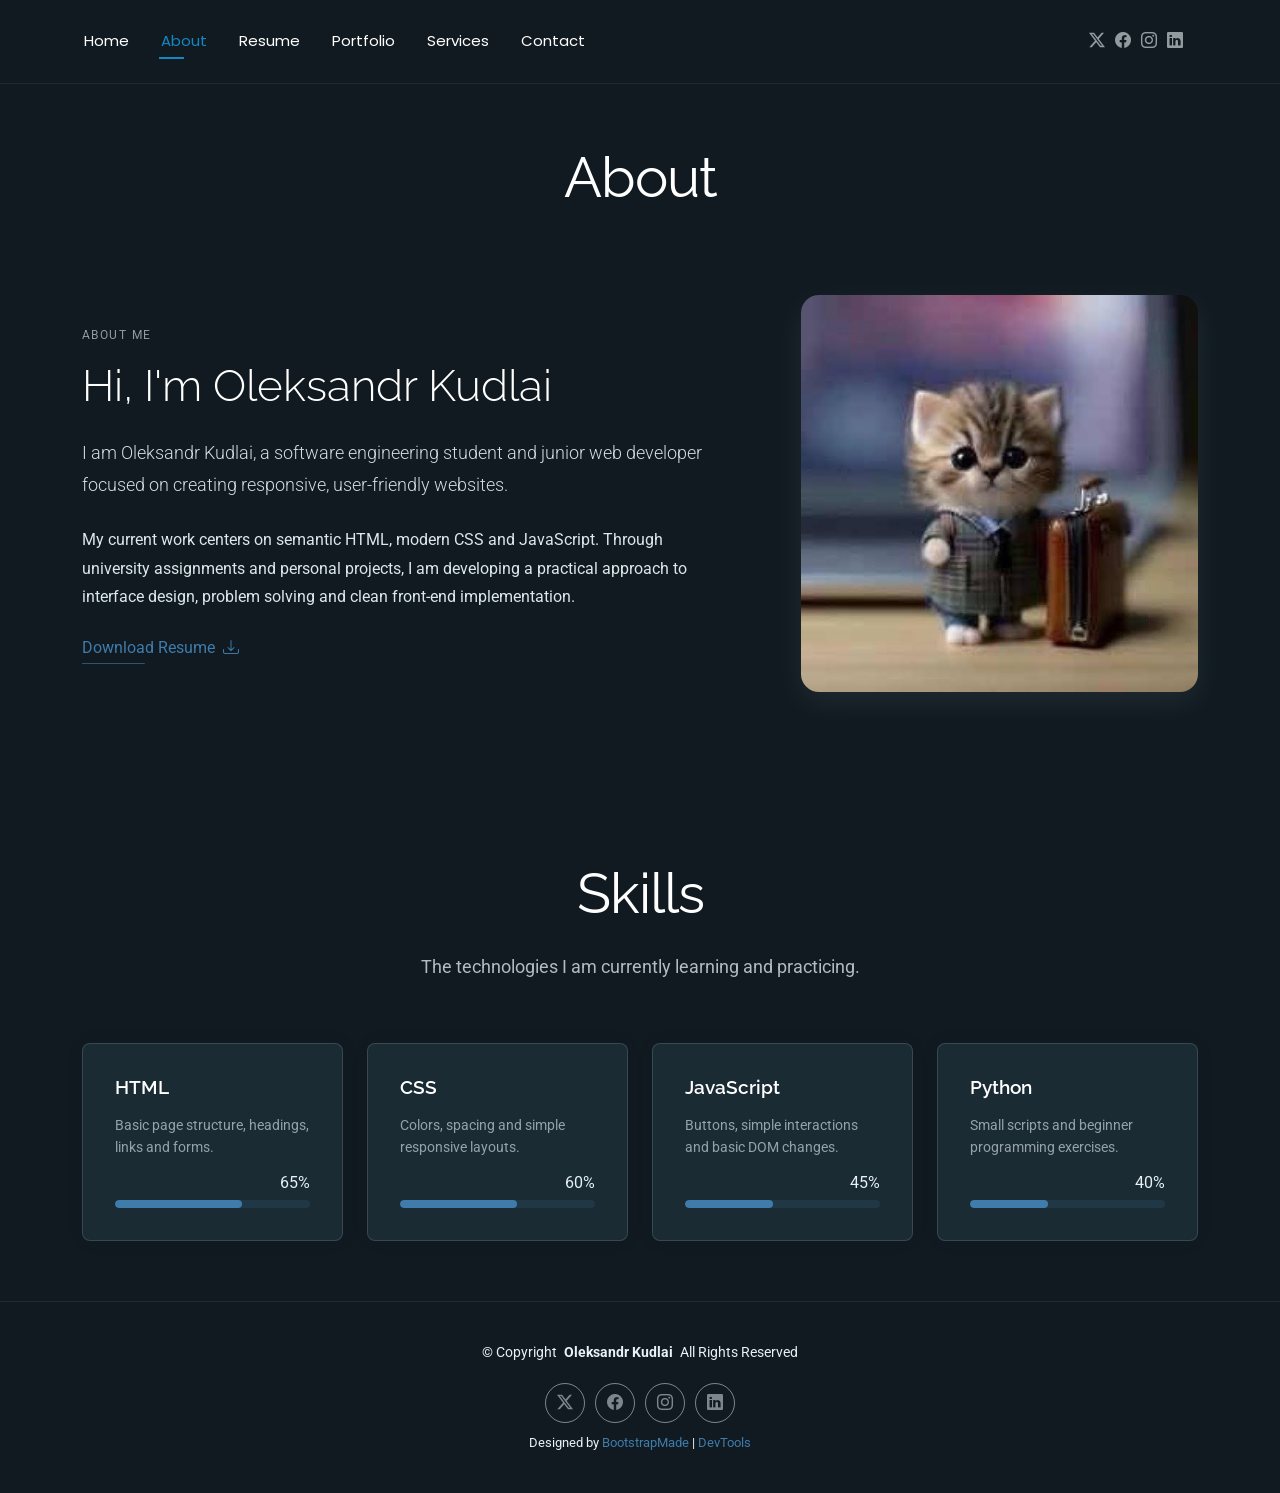
==== commit 9206bd2c: "Complete Laboratory Work 8 CV updates Co-authored-by: Copilot <223556219+Copilot@users.noreply.githu" ====
--- a/about.html
+++ b/about.html
@@ -52,6 +52,7 @@
           <li><a href="index.html">Home</a></li>
           <li><a href="about.html" class="active">About</a></li>
           <li><a href="resume.html">Resume</a></li>
+          <li><a href="portfolio.html">Portfolio</a></li>
           <li><a href="services.html">Services</a></li>
           <li><a href="contact.html">Contact</a></li>
         </ul>
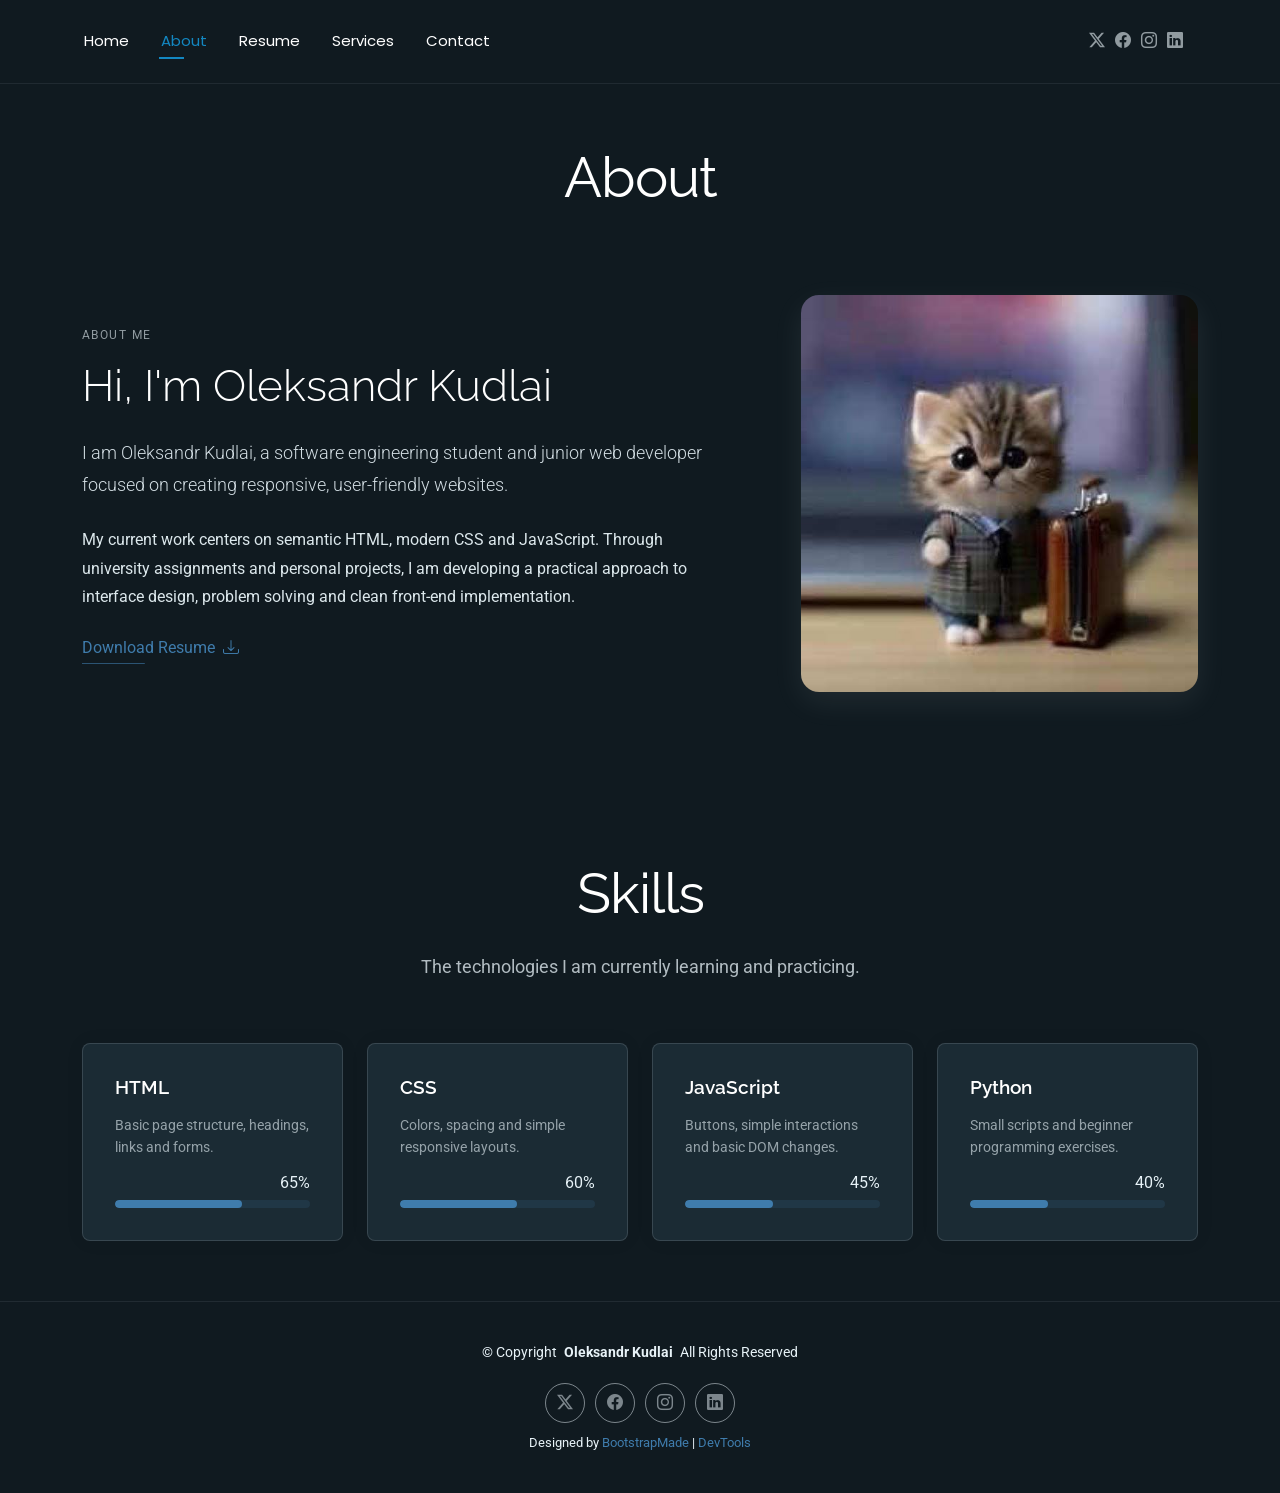
==== commit ae737f31: "Revert "Complete Laboratory Work 8 CV updates" This reverts commit 9206bd2cecaf6a7c85b019f73cb5c436d" ====
--- a/about.html
+++ b/about.html
@@ -52,7 +52,6 @@
           <li><a href="index.html">Home</a></li>
           <li><a href="about.html" class="active">About</a></li>
           <li><a href="resume.html">Resume</a></li>
-          <li><a href="portfolio.html">Portfolio</a></li>
           <li><a href="services.html">Services</a></li>
           <li><a href="contact.html">Contact</a></li>
         </ul>
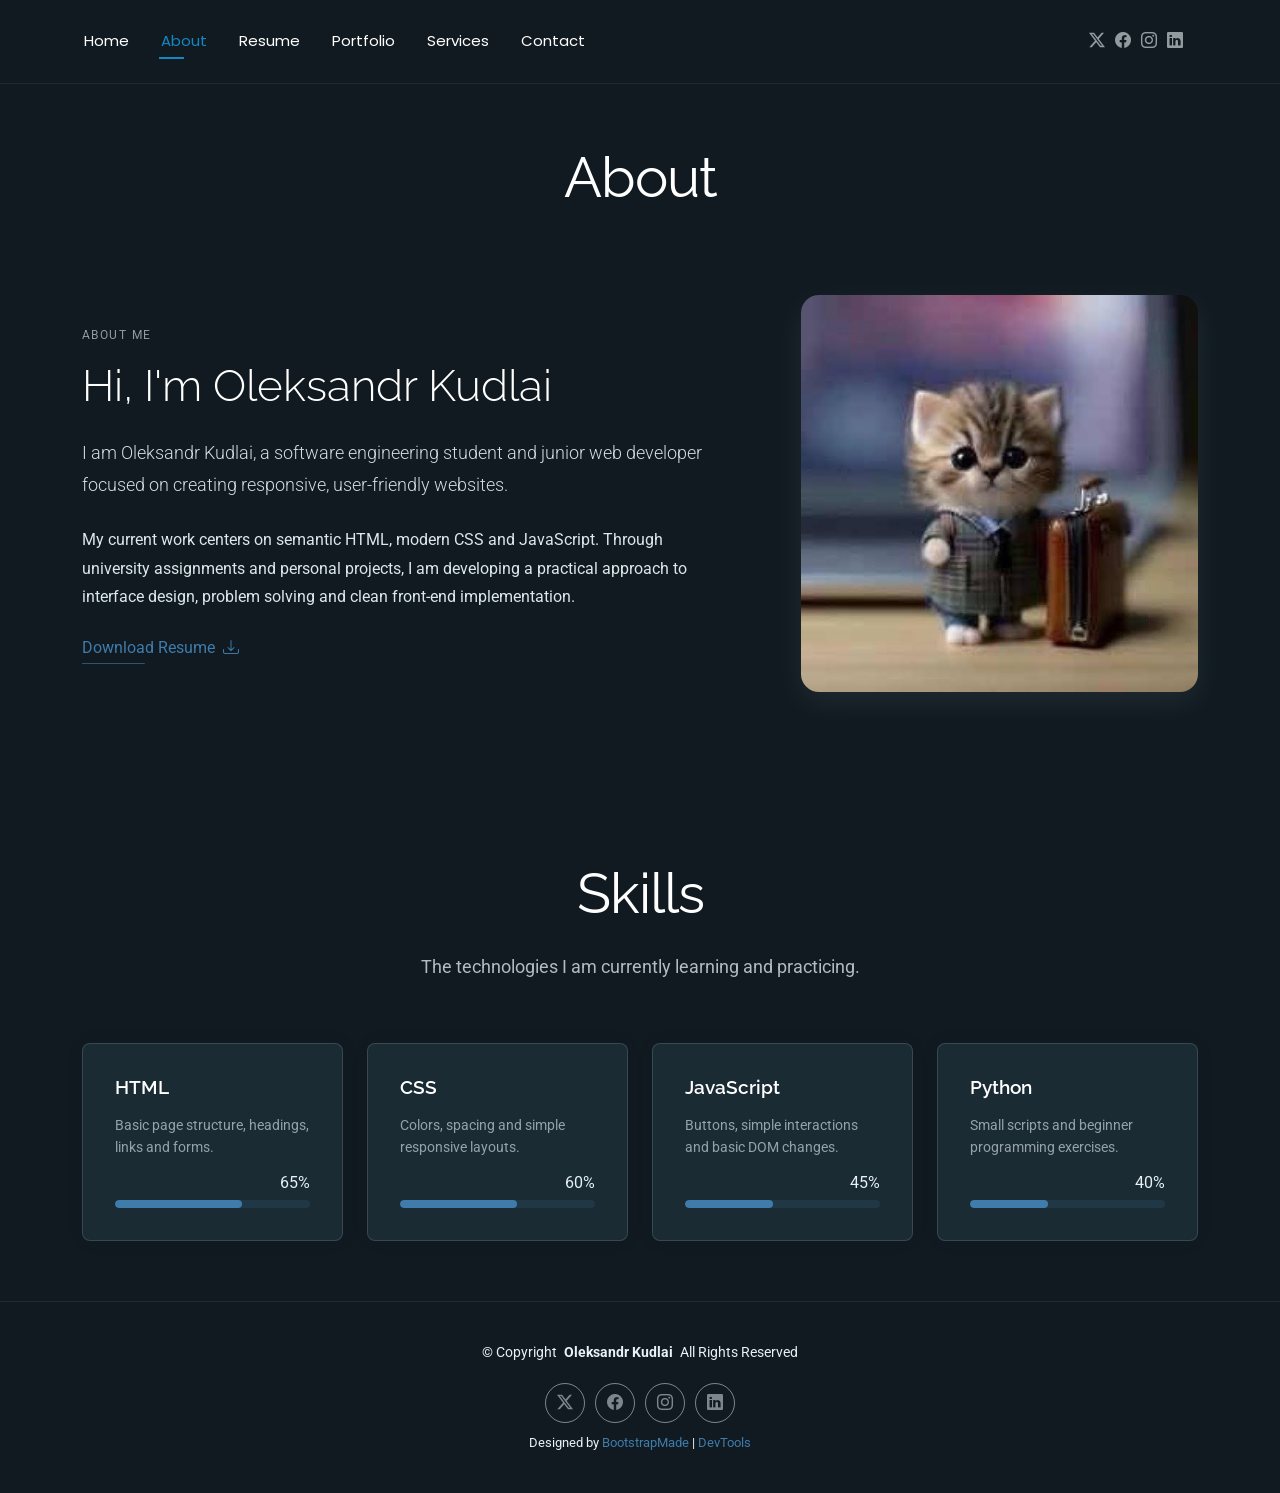
==== commit a842ac21: "Complete Laboratory Work 8 media and portfolio updates Co-authored-by: Copilot <223556219+Copilot@us" ====
--- a/about.html
+++ b/about.html
@@ -43,7 +43,7 @@
     <div class="container position-relative d-flex align-items-center justify-content-between">
 
       <!-- <a href="index.html" class="logo d-flex align-items-center me-auto me-xl-0">
-      <img src="assets/img/logo.webp" alt="">
+      <img src="assets/img/logo.webp" alt="Oleksandr Kudlai website logo" width="200" height="60">
       <h1 class="sitename">Oleksandr Kudlai</h1> 
     </a> -->
 
@@ -52,6 +52,7 @@
           <li><a href="index.html">Home</a></li>
           <li><a href="about.html" class="active">About</a></li>
           <li><a href="resume.html">Resume</a></li>
+          <li><a href="portfolio.html">Portfolio</a></li>
           <li><a href="services.html">Services</a></li>
           <li><a href="contact.html">Contact</a></li>
         </ul>
@@ -103,7 +104,7 @@
 
           <div class="col-lg-5" data-aos="zoom-in" data-aos-delay="250">
             <figure class="profile-figure text-center text-lg-end">
-              <img src="assets/img/images.jpeg" alt="Portrait of Oleksandr Kudlai" class="img-fluid profile-photo">
+              <img src="assets/img/images.jpeg" alt="Portrait of Oleksandr Kudlai" class="img-fluid profile-photo" width="554" height="554">
             </figure>
           </div>
         </div>
